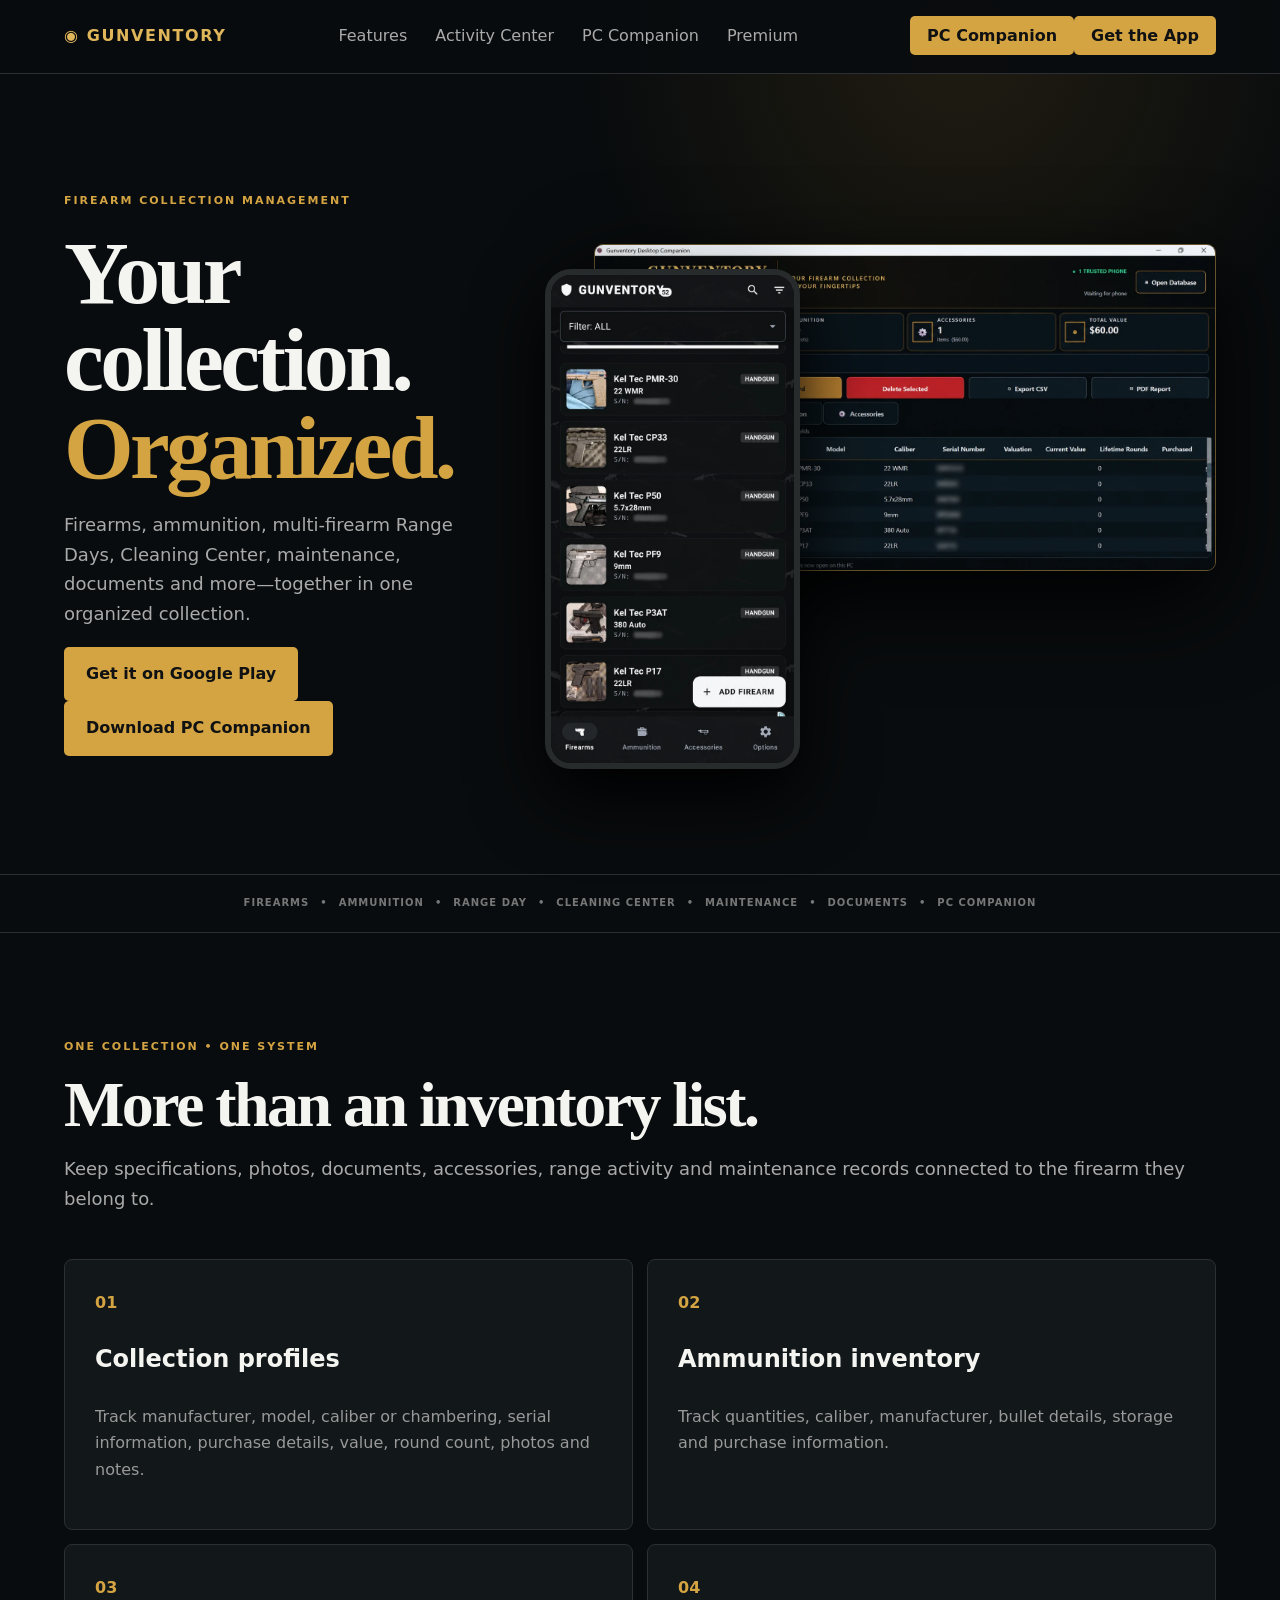
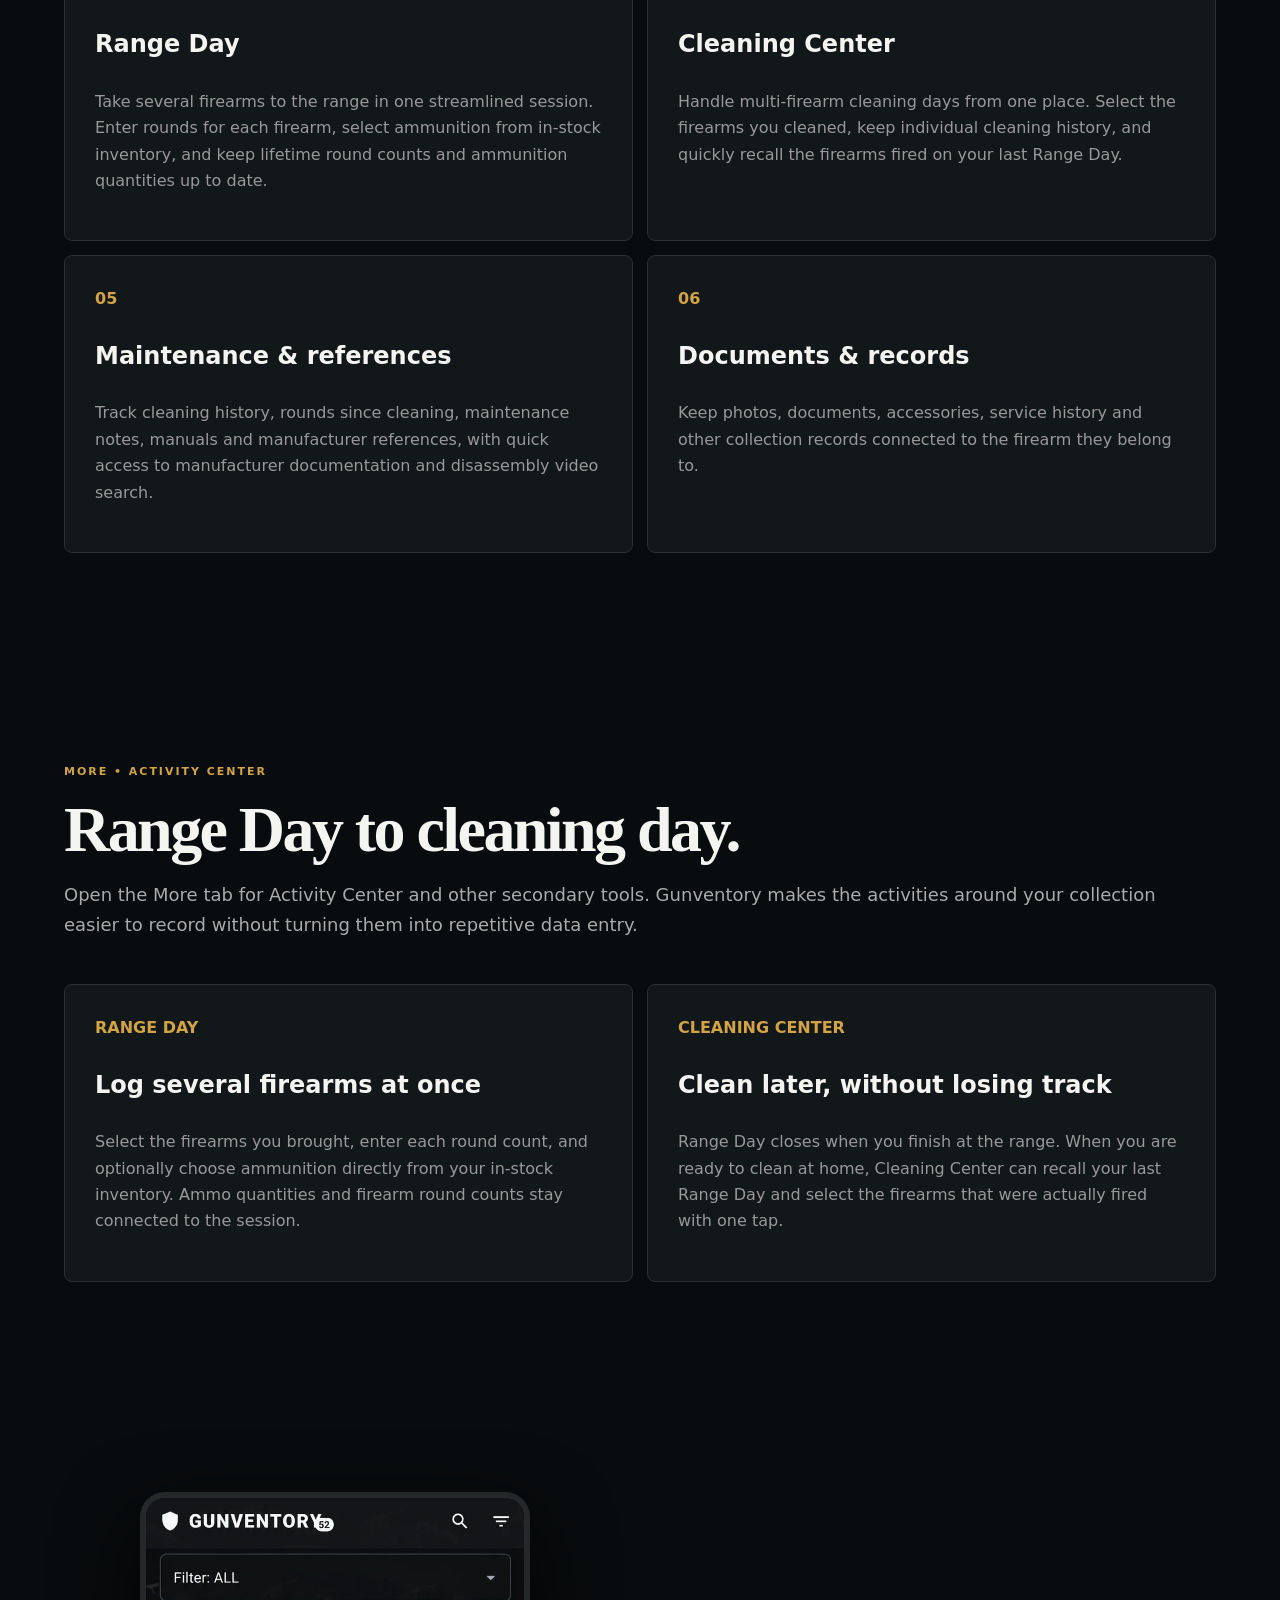
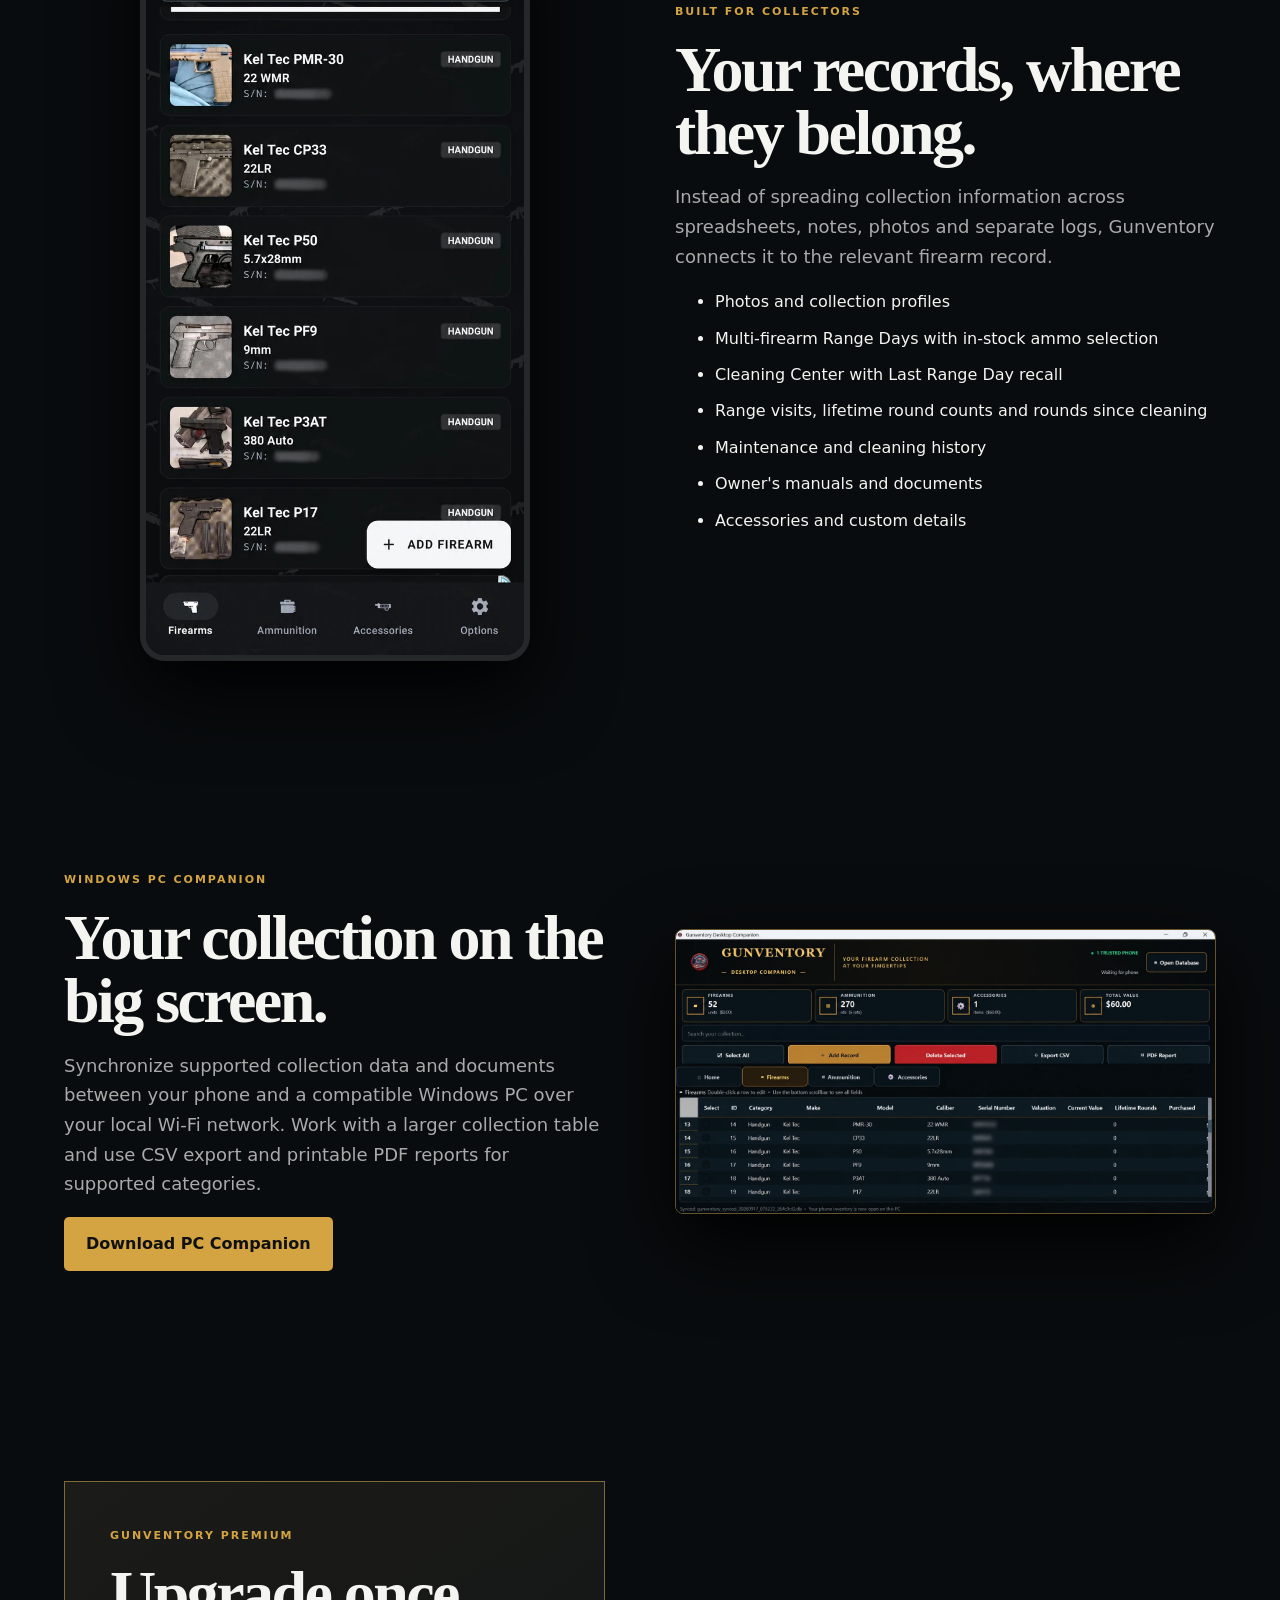
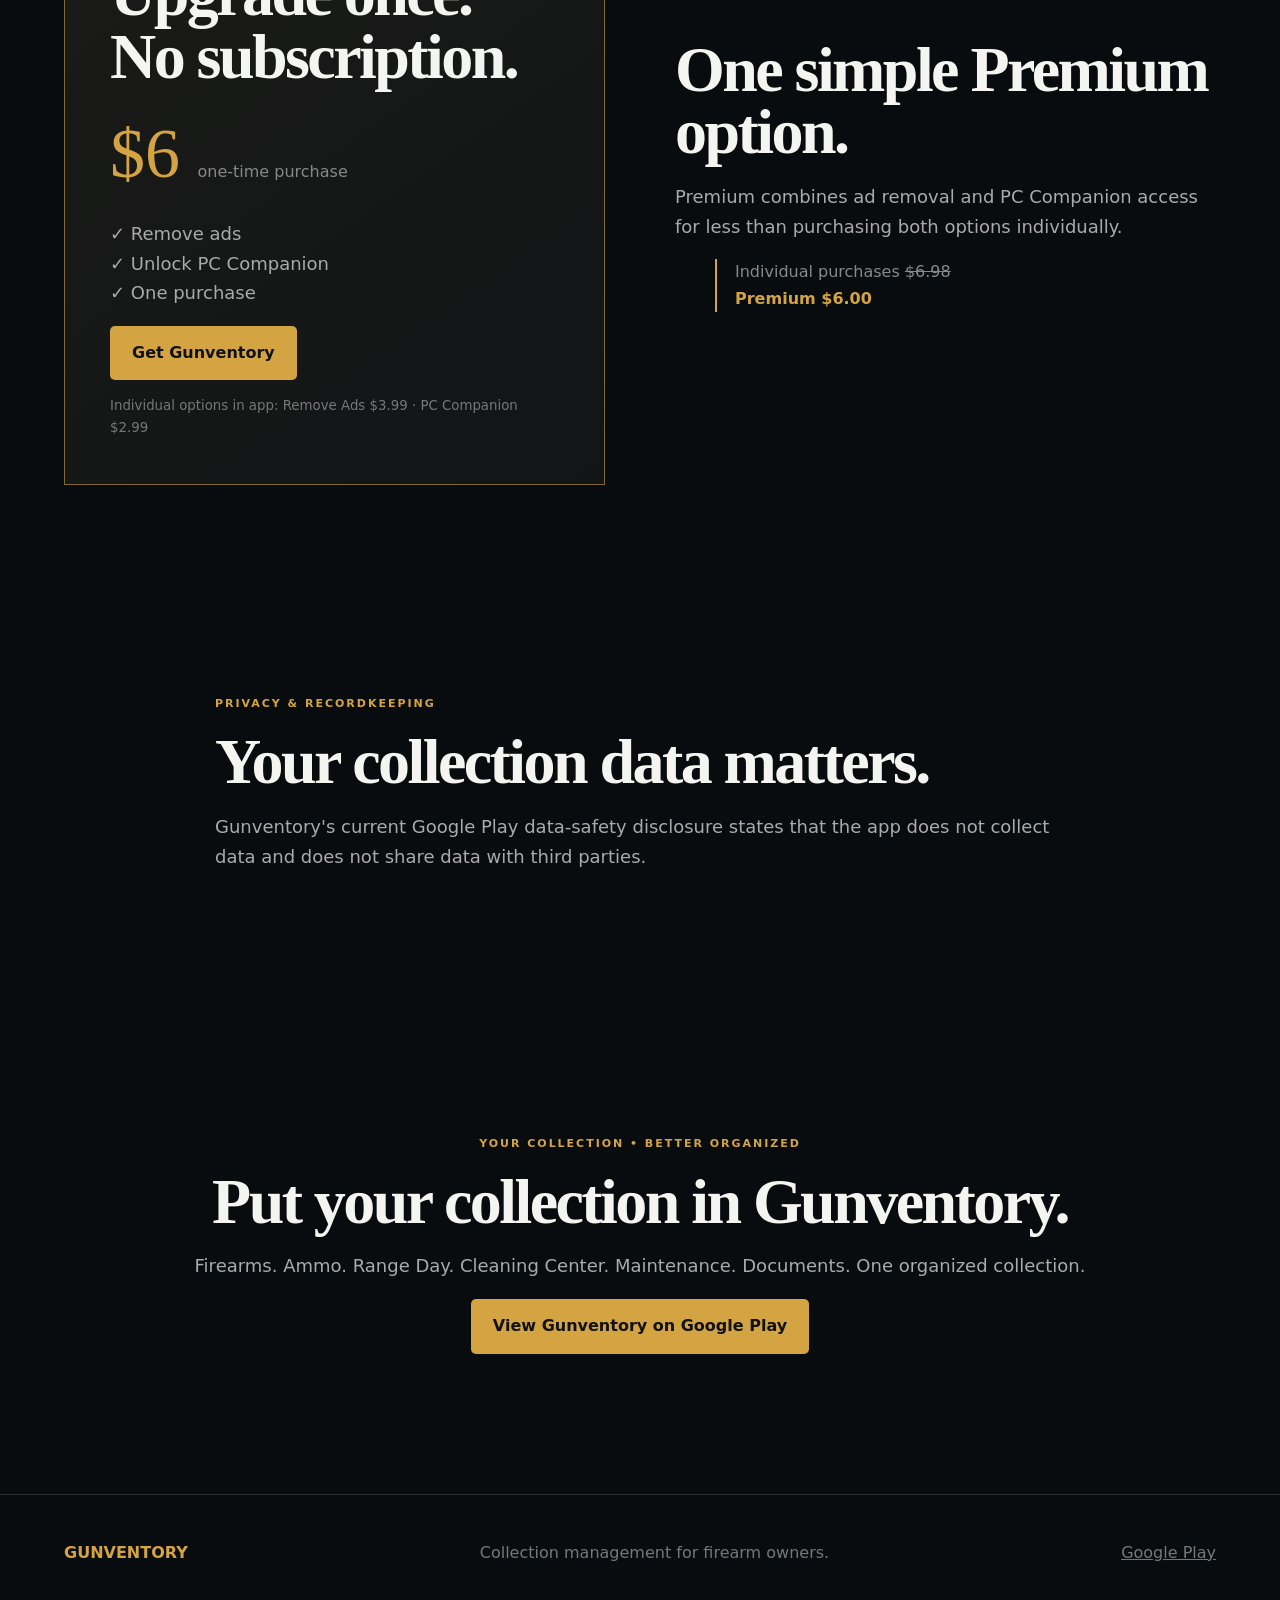
==== index.html @ bb021933 "Add files via upload" ====
<!doctype html><html><head><meta charset="utf-8"><meta name="viewport" content="width=device-width,initial-scale=1"><title>Gunventory — Your Collection. Organized.</title><link rel="stylesheet" href="style.css"></head><body>
<header><a href="#top" class="logo">◉ GUNVENTORY</a><nav><a href="#features">Features</a><a href="#activity">Activity Center</a><a href="#pc">PC Companion</a><a href="#premium">Premium</a></nav><div class="header-actions"><a class="btn secondary" href="https://mega.nz/file/9dVxDDob#z7y8ARKQoE9gqyXCXq3aWa77H0FxhMtCakhsbiXcOq4" target="_blank" rel="noopener noreferrer">PC Companion</a><a class="btn" href="https://play.google.com/store/apps/details?id=com.Guns4America.gunventory2">Get the App</a></div></header>
<main id="top"><section class="hero wrap"><div><label>FIREARM COLLECTION MANAGEMENT</label><h1>Your collection.<br><em>Organized.</em></h1><p>Firearms, ammunition, multi-firearm Range Days, Cleaning Center, maintenance, documents and more—together in one organized collection.</p><div class="hero-actions"><a class="btn big" href="https://play.google.com/store/apps/details?id=com.Guns4America.gunventory2">Get it on Google Play</a><a class="btn big secondary" href="https://mega.nz/file/9dVxDDob#z7y8ARKQoE9gqyXCXq3aWa77H0FxhMtCakhsbiXcOq4" target="_blank" rel="noopener noreferrer">Download PC Companion</a></div></div><div class="shots"><img class="desk" src="assets/desktop.webp"><img class="phone" src="assets/mobile.webp"></div></section>
<div class="bar">FIREARMS　•　AMMUNITION　•　RANGE DAY　•　CLEANING CENTER　•　MAINTENANCE　•　DOCUMENTS　•　PC COMPANION</div>
<section id="features" class="wrap"><label>ONE COLLECTION • ONE SYSTEM</label><h2>More than an inventory list.</h2><p class="lead">Keep specifications, photos, documents, accessories, range activity and maintenance records connected to the firearm they belong to.</p><div class="grid"><article><b>01</b><h3>Collection profiles</h3><p>Track manufacturer, model, caliber or chambering, serial information, purchase details, value, round count, photos and notes.</p></article><article><b>02</b><h3>Ammunition inventory</h3><p>Track quantities, caliber, manufacturer, bullet details, storage and purchase information.</p></article><article><b>03</b><h3>Range Day</h3><p>Take several firearms to the range in one streamlined session. Enter rounds for each firearm, select ammunition from in-stock inventory, and keep lifetime round counts and ammunition quantities up to date.</p></article><article><b>04</b><h3>Cleaning Center</h3><p>Handle multi-firearm cleaning days from one place. Select the firearms you cleaned, keep individual cleaning history, and quickly recall the firearms fired on your last Range Day.</p></article><article><b>05</b><h3>Maintenance & references</h3><p>Track cleaning history, rounds since cleaning, maintenance notes, manuals and manufacturer references, with quick access to manufacturer documentation and disassembly video search.</p></article><article><b>06</b><h3>Documents & records</h3><p>Keep photos, documents, accessories, service history and other collection records connected to the firearm they belong to.</p></article></div></section>
<section id="activity" class="activity wrap"><label>MORE • ACTIVITY CENTER</label><h2>Range Day to cleaning day.</h2><p class="lead">Open the More tab for Activity Center and other secondary tools. Gunventory makes the activities around your collection easier to record without turning them into repetitive data entry.</p><div class="grid"><article><b>RANGE DAY</b><h3>Log several firearms at once</h3><p>Select the firearms you brought, enter each round count, and optionally choose ammunition directly from your in-stock inventory. Ammo quantities and firearm round counts stay connected to the session.</p></article><article><b>CLEANING CENTER</b><h3>Clean later, without losing track</h3><p>Range Day closes when you finish at the range. When you are ready to clean at home, Cleaning Center can recall your last Range Day and select the firearms that were actually fired with one tap.</p></article></div></section>
<section class="visual wrap"><img src="assets/mobile.webp"><div><label>BUILT FOR COLLECTORS</label><h2>Your records, where they belong.</h2><p>Instead of spreading collection information across spreadsheets, notes, photos and separate logs, Gunventory connects it to the relevant firearm record.</p><ul><li>Photos and collection profiles</li><li>Multi-firearm Range Days with in-stock ammo selection</li><li>Cleaning Center with Last Range Day recall</li><li>Range visits, lifetime round counts and rounds since cleaning</li><li>Maintenance and cleaning history</li><li>Owner's manuals and documents</li><li>Accessories and custom details</li></ul></div></section>
<section id="pc" class="pc wrap"><div><label>WINDOWS PC COMPANION</label><h2>Your collection on the big screen.</h2><p>Synchronize supported collection data and documents between your phone and a compatible Windows PC over your local Wi‑Fi network. Work with a larger collection table and use CSV export and printable PDF reports for supported categories.</p><a class="btn big" href="https://mega.nz/file/9dVxDDob#z7y8ARKQoE9gqyXCXq3aWa77H0FxhMtCakhsbiXcOq4" target="_blank" rel="noopener noreferrer">Download PC Companion</a></div><img src="assets/desktop.webp"></section>
<section id="premium" class="premium wrap"><div class="card"><label>GUNVENTORY PREMIUM</label><h2>Upgrade once.<br>No subscription.</h2><div class="price">$6 <small>one-time purchase</small></div><p>✓ Remove ads<br>✓ Unlock PC Companion<br>✓ One purchase</p><a class="btn big" href="https://play.google.com/store/apps/details?id=com.Guns4America.gunventory2">Get Gunventory</a><small>Individual options in app: Remove Ads $3.99 · PC Companion $2.99</small></div><div><h2>One simple Premium option.</h2><p>Premium combines ad removal and PC Companion access for less than purchasing both options individually.</p><blockquote>Individual purchases <s>$6.98</s><br><strong>Premium $6.00</strong></blockquote></div></section>
<section class="privacy wrap"><label>PRIVACY & RECORDKEEPING</label><h2>Your collection data matters.</h2><p>Gunventory's current Google Play data-safety disclosure states that the app does not collect data and does not share data with third parties.</p></section>
<section class="cta wrap"><label>YOUR COLLECTION • BETTER ORGANIZED</label><h2>Put your collection in Gunventory.</h2><p>Firearms. Ammo. Range Day. Cleaning Center. Maintenance. Documents. One organized collection.</p><a class="btn big" href="https://play.google.com/store/apps/details?id=com.Guns4America.gunventory2">View Gunventory on Google Play</a></section></main>
<footer><b>GUNVENTORY</b><span>Collection management for firearm owners.</span><a href="https://play.google.com/store/apps/details?id=com.Guns4America.gunventory2">Google Play</a></footer></body></html>
---- style.css ----
*{box-sizing:border-box}html{scroll-behavior:smooth}body{margin:0;background:#090c0e;color:#f4f4f1;font:16px/1.65 system-ui,sans-serif}body:before{content:"";position:fixed;inset:0;z-index:-1;background:radial-gradient(circle at 75% 5%,#a77c2726,transparent 30%)}header{height:74px;position:sticky;top:0;z-index:9;display:flex;align-items:center;justify-content:space-between;padding:0 5vw;background:#090c0eee;border-bottom:1px solid #2d3032}a{color:inherit}.logo{font-weight:900;letter-spacing:.1em;text-decoration:none;color:#e0b65b}nav{display:flex;gap:28px}nav a{color:#aaa;text-decoration:none}.btn{background:#d4a443;color:#101112;text-decoration:none;font-weight:900;padding:10px 17px;border-radius:5px}.big{display:inline-block;padding:14px 22px}.wrap{width:min(1180px,90vw);margin:auto;padding:105px 0}label{display:block;color:#d4a443;font-size:11px;font-weight:900;letter-spacing:.18em;margin-bottom:18px}h1,h2{font-family:Georgia,serif;line-height:.98;letter-spacing:-.04em;margin:0}h1{font-size:clamp(60px,7vw,98px)}h1 em{font-style:normal;color:#d4a443}h2{font-size:clamp(44px,5vw,68px)}.hero{min-height:750px;display:grid;grid-template-columns:.8fr 1.2fr;gap:50px;align-items:center}.hero p,.lead,.visual p,.pc p,.premium p,.privacy p,.cta p{color:#aaa;font-size:18px}.shots{height:590px;position:relative}.desk{position:absolute;width:94%;right:0;top:65px;border:1px solid #66532b;border-radius:9px;box-shadow:0 30px 90px #000}.phone{position:absolute;height:500px;left:-10px;bottom:0;border:6px solid #282b2c;border-radius:26px;box-shadow:0 30px 70px #000}.bar{text-align:center;padding:20px;border-block:1px solid #2b2e30;color:#777;font-size:10px;font-weight:900;letter-spacing:.1em}.grid{display:grid;grid-template-columns:repeat(2,1fr);gap:14px;margin-top:45px}.grid article{padding:30px;background:#121719;border:1px solid #2b3032;border-radius:8px}.grid b{color:#d4a443}.grid h3{font-size:24px}.grid p{color:#999}.visual,.pc,.premium{display:grid;grid-template-columns:1fr 1fr;gap:70px;align-items:center}.visual>img{width:min(390px,100%);margin:auto;border:6px solid #252829;border-radius:25px;box-shadow:0 30px 80px #000}.visual li{margin:10px 0}.pc img{width:100%;border:1px solid #66532b;border-radius:8px;box-shadow:0 30px 80px #000}.card{padding:45px;background:linear-gradient(145deg,#1b1b18,#111516);border:1px solid #806936}.price{font:70px Georgia,serif;color:#d4a443;margin:25px 0}.price small{font:16px system-ui;color:#888}.card>small{display:block;color:#777;margin-top:15px}.premium blockquote{border-left:2px solid #d4a443;padding-left:18px;color:#888}.premium strong{color:#d4a443}.privacy{max-width:850px}.cta{text-align:center;padding-block:140px}footer{border-top:1px solid #2b2e30;padding:45px 5vw;display:flex;justify-content:space-between;color:#777}footer b{color:#d4a443}@media(max-width:850px){nav{display:none}.hero,.visual,.pc,.premium{grid-template-columns:1fr}.hero{padding-top:50px}.shots{height:500px}.grid{grid-template-columns:1fr}.wrap{padding:75px 0}.visual>img{order:2}footer{gap:15px;flex-direction:column}}@media(max-width:520px){h1{font-size:54px}.shots{height:410px}.desk{width:100%;top:35px}.phone{height:350px;left:-3px}.card{padding:32px 22px}}
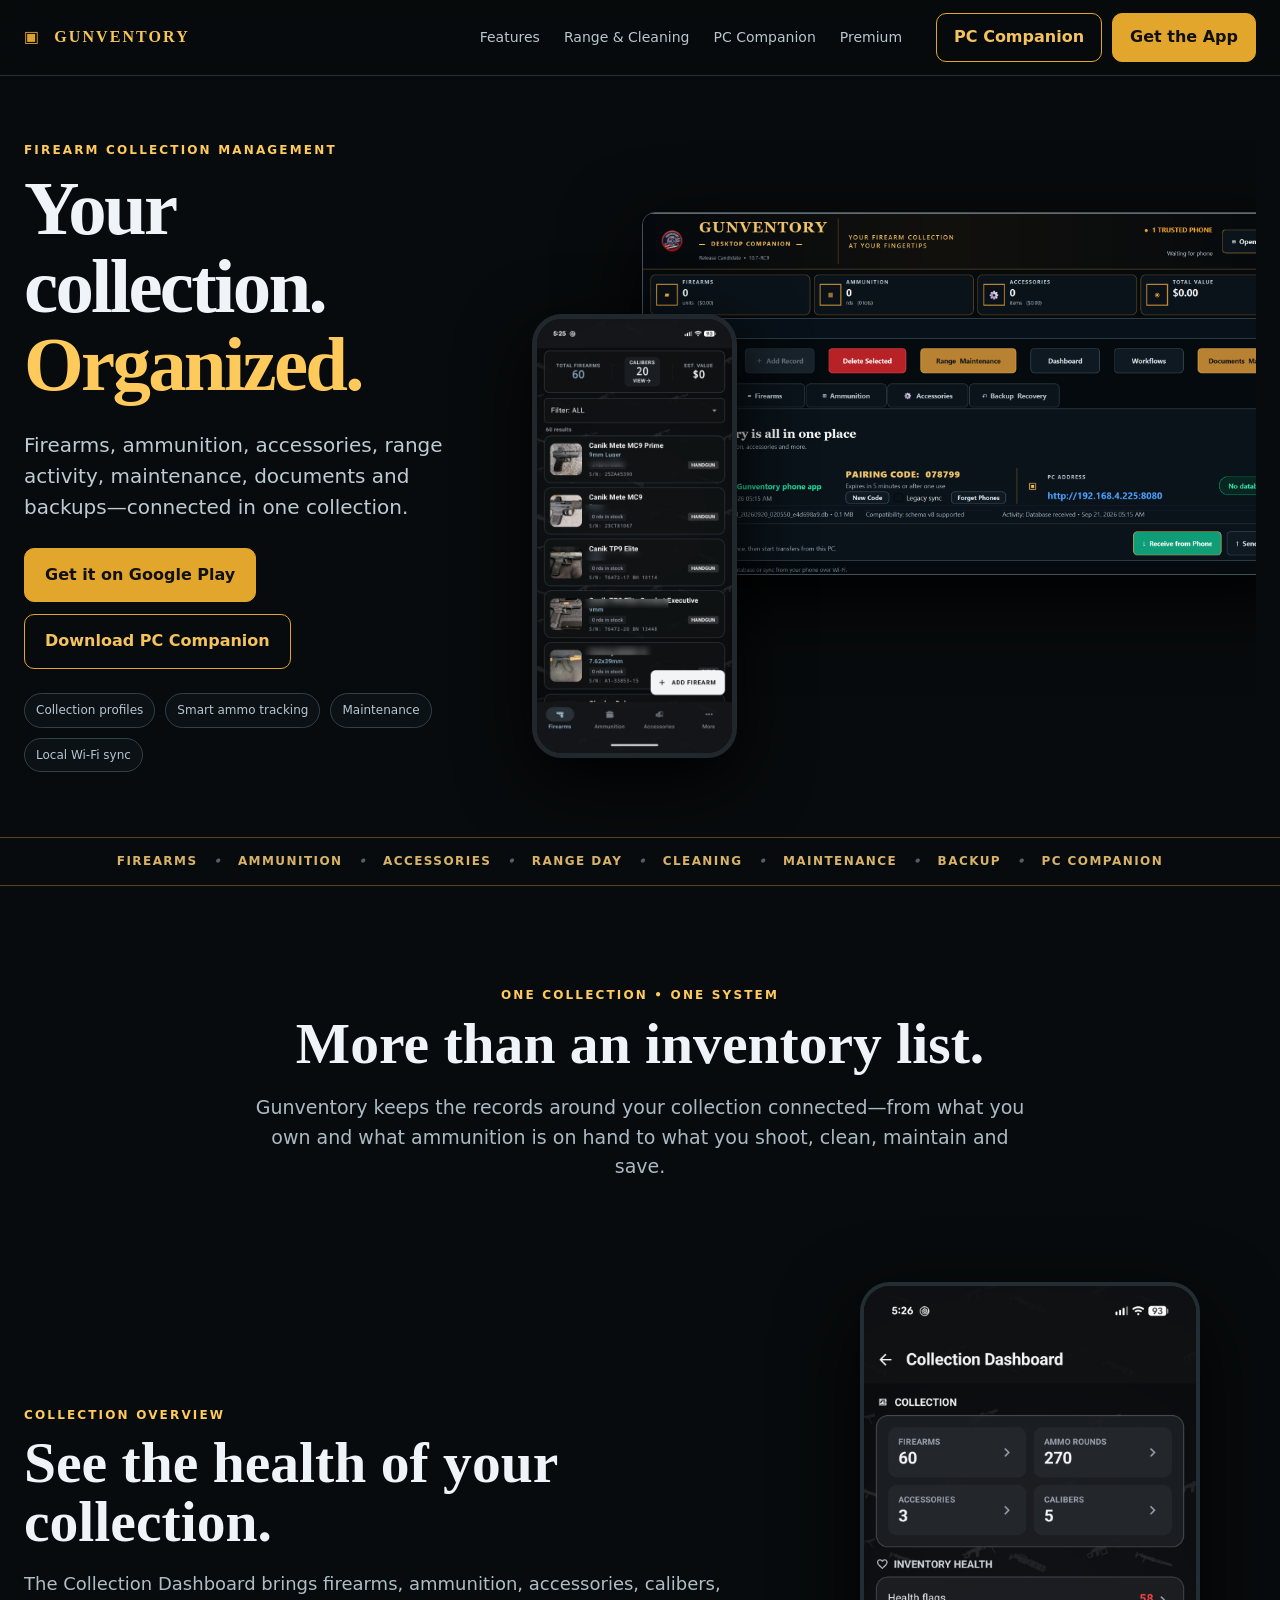
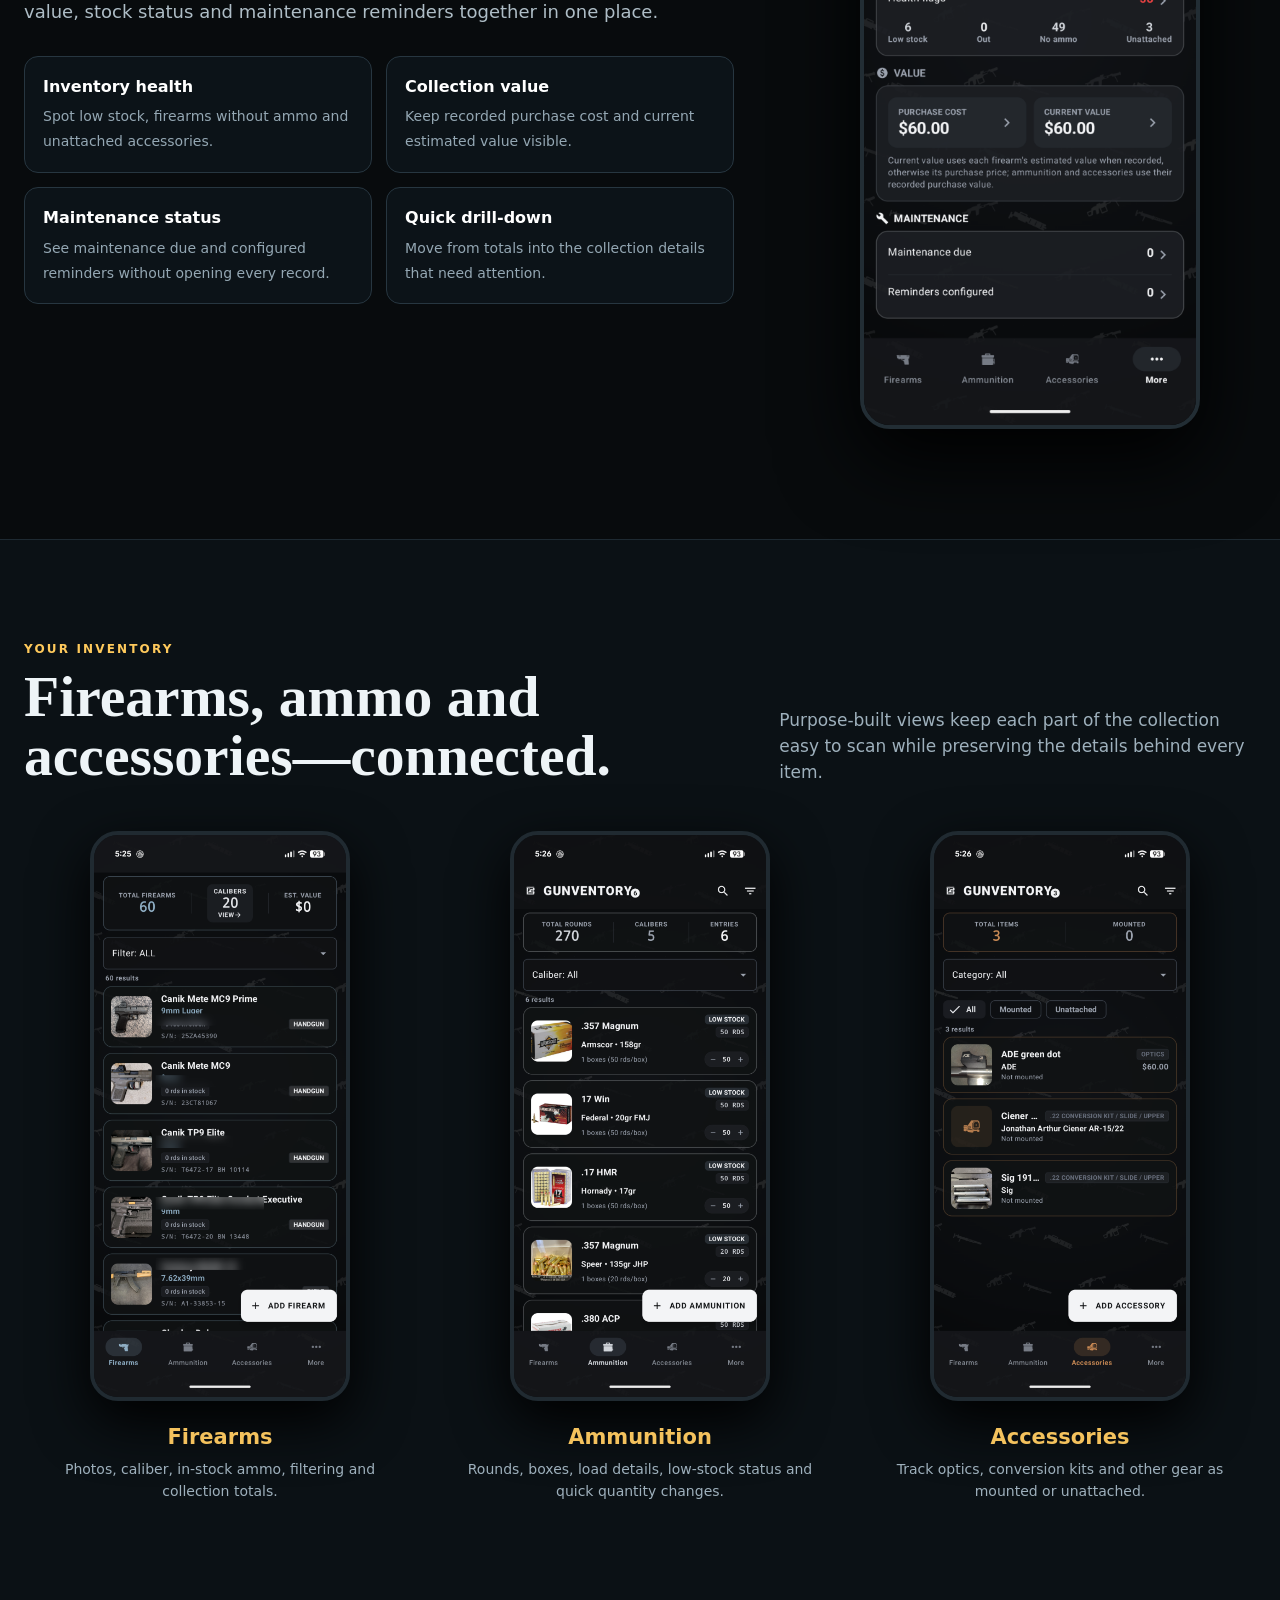
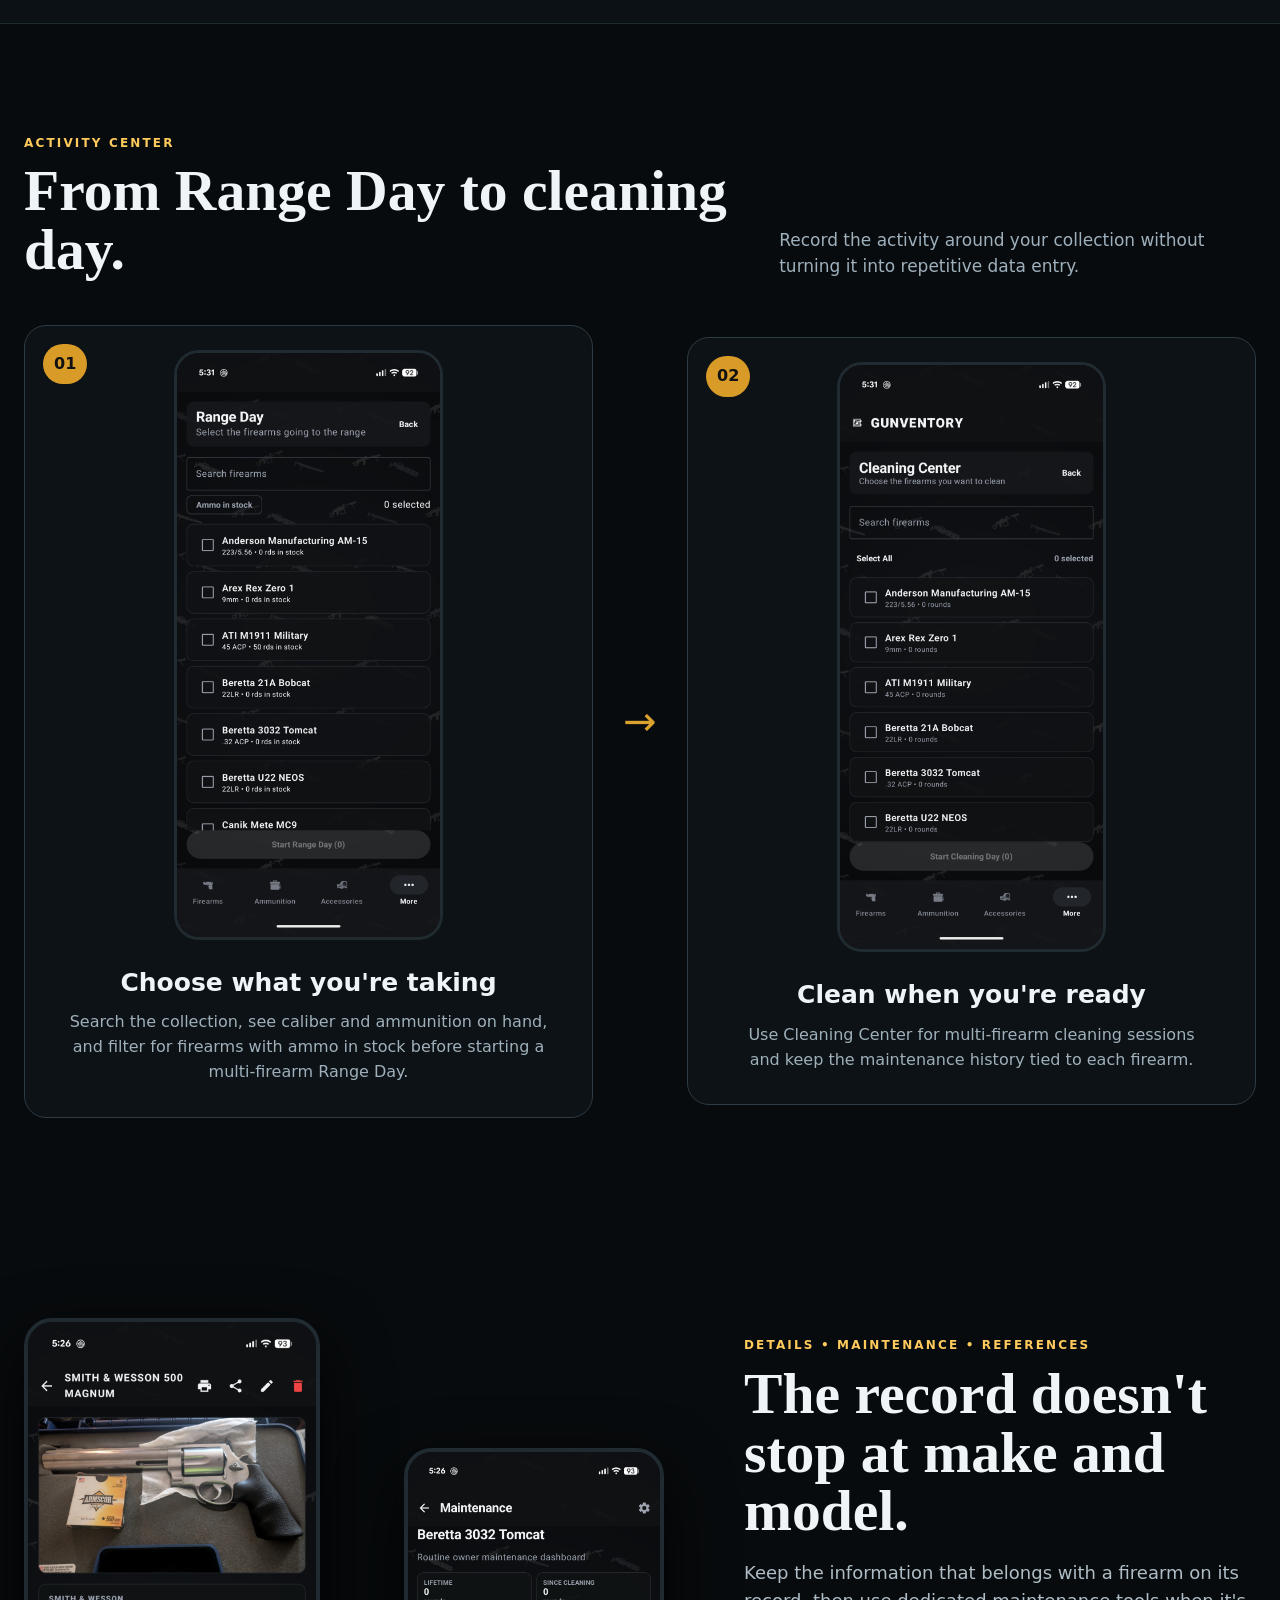
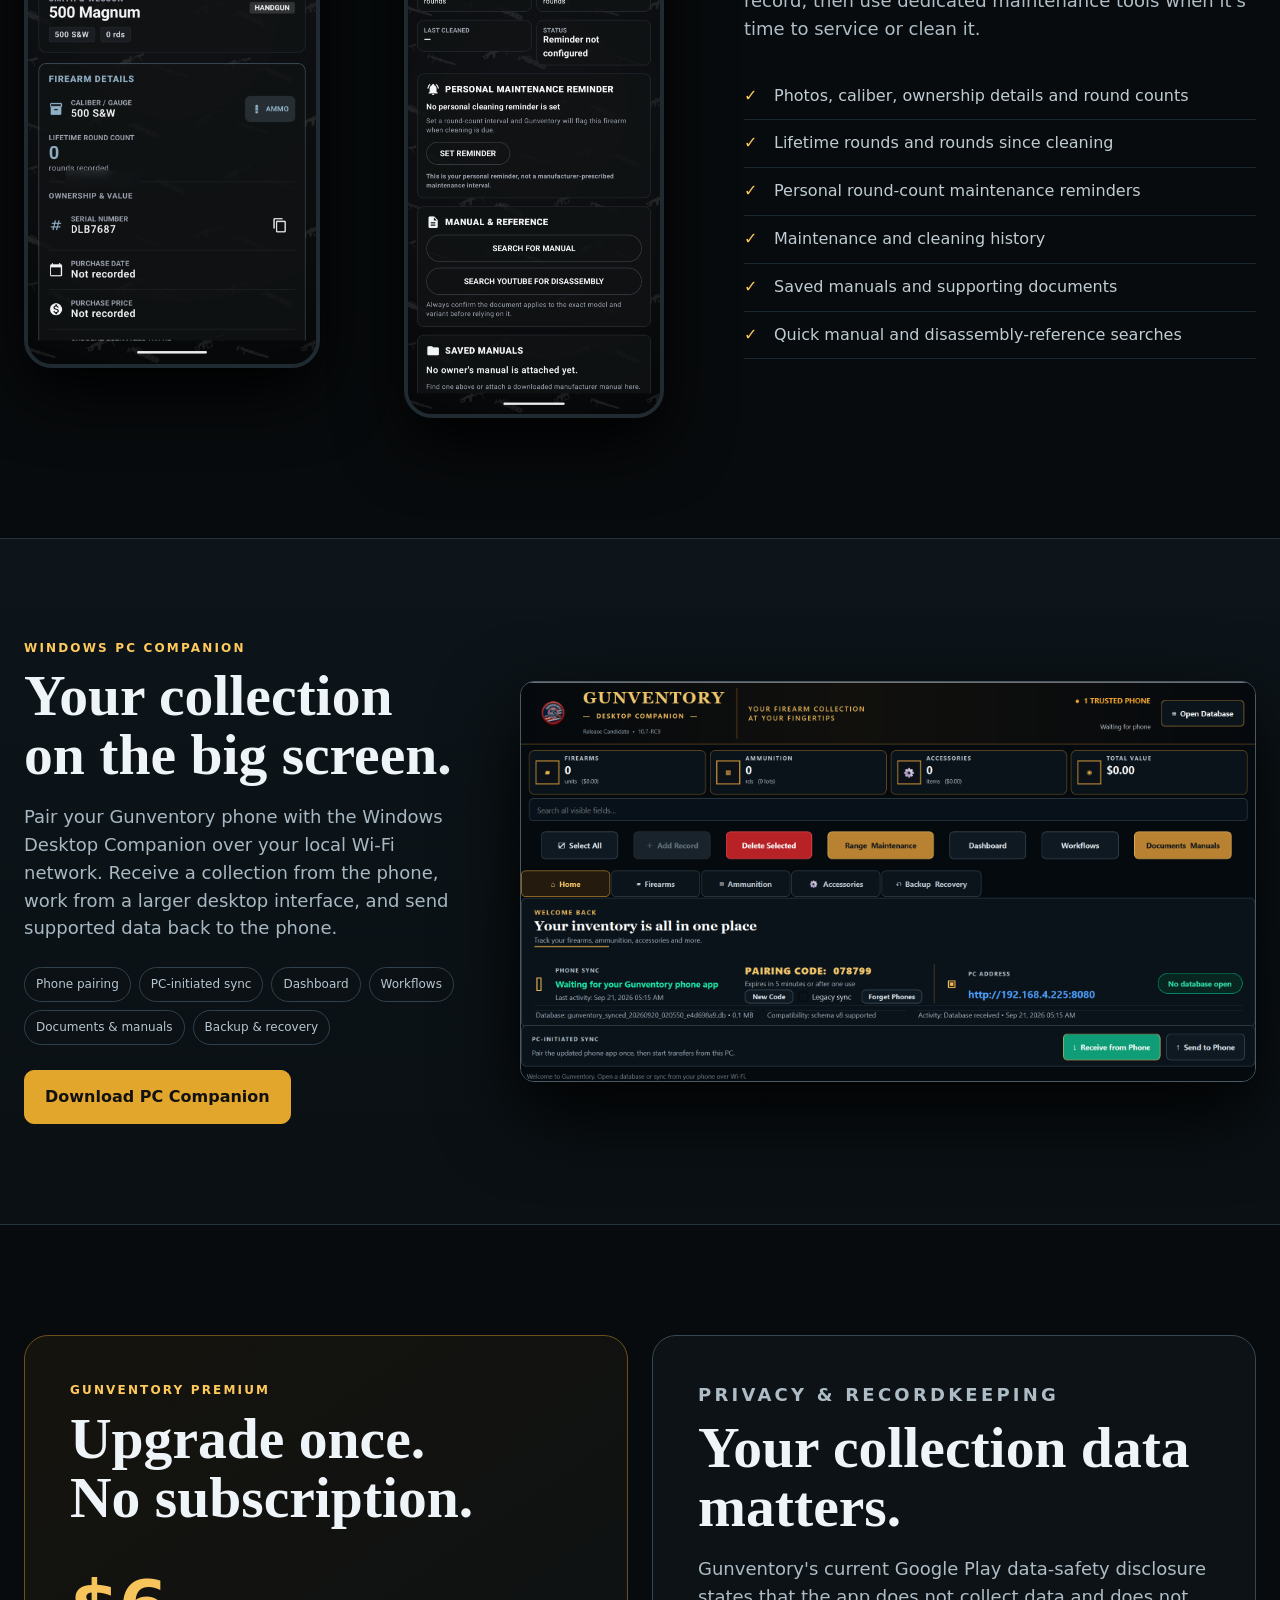
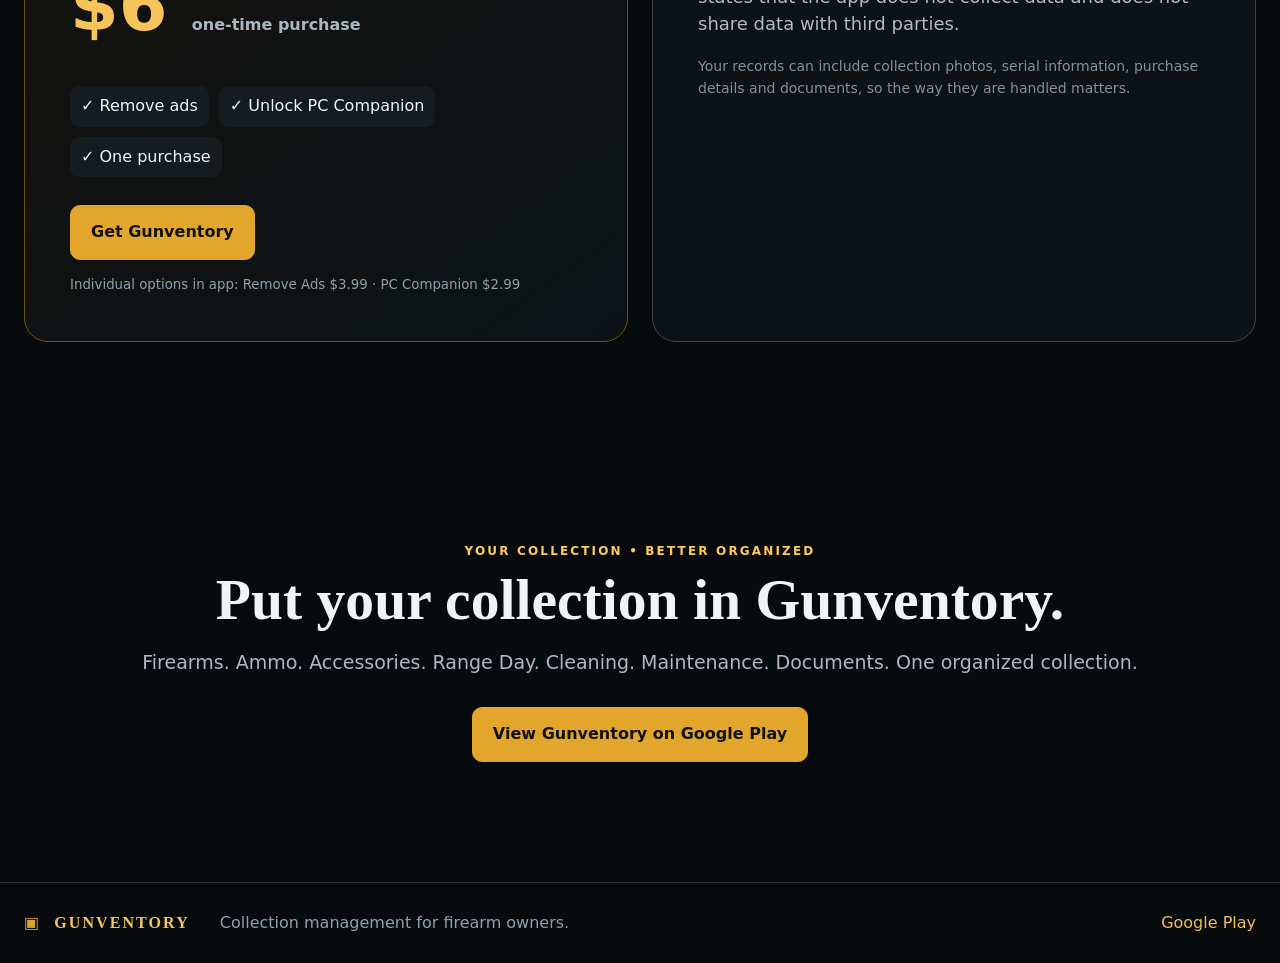
==== commit edff36b5: "Add files via upload" ====
--- a/index.html
+++ b/index.html
@@ -1,12 +1,148 @@
-<!doctype html><html><head><meta charset="utf-8"><meta name="viewport" content="width=device-width,initial-scale=1"><title>Gunventory — Your Collection. Organized.</title><link rel="stylesheet" href="style.css"></head><body>
-<header><a href="#top" class="logo">◉ GUNVENTORY</a><nav><a href="#features">Features</a><a href="#activity">Activity Center</a><a href="#pc">PC Companion</a><a href="#premium">Premium</a></nav><div class="header-actions"><a class="btn secondary" href="https://mega.nz/file/9dVxDDob#z7y8ARKQoE9gqyXCXq3aWa77H0FxhMtCakhsbiXcOq4" target="_blank" rel="noopener noreferrer">PC Companion</a><a class="btn" href="https://play.google.com/store/apps/details?id=com.Guns4America.gunventory2">Get the App</a></div></header>
-<main id="top"><section class="hero wrap"><div><label>FIREARM COLLECTION MANAGEMENT</label><h1>Your collection.<br><em>Organized.</em></h1><p>Firearms, ammunition, multi-firearm Range Days, Cleaning Center, maintenance, documents and more—together in one organized collection.</p><div class="hero-actions"><a class="btn big" href="https://play.google.com/store/apps/details?id=com.Guns4America.gunventory2">Get it on Google Play</a><a class="btn big secondary" href="https://mega.nz/file/9dVxDDob#z7y8ARKQoE9gqyXCXq3aWa77H0FxhMtCakhsbiXcOq4" target="_blank" rel="noopener noreferrer">Download PC Companion</a></div></div><div class="shots"><img class="desk" src="assets/desktop.webp"><img class="phone" src="assets/mobile.webp"></div></section>
-<div class="bar">FIREARMS　•　AMMUNITION　•　RANGE DAY　•　CLEANING CENTER　•　MAINTENANCE　•　DOCUMENTS　•　PC COMPANION</div>
-<section id="features" class="wrap"><label>ONE COLLECTION • ONE SYSTEM</label><h2>More than an inventory list.</h2><p class="lead">Keep specifications, photos, documents, accessories, range activity and maintenance records connected to the firearm they belong to.</p><div class="grid"><article><b>01</b><h3>Collection profiles</h3><p>Track manufacturer, model, caliber or chambering, serial information, purchase details, value, round count, photos and notes.</p></article><article><b>02</b><h3>Ammunition inventory</h3><p>Track quantities, caliber, manufacturer, bullet details, storage and purchase information.</p></article><article><b>03</b><h3>Range Day</h3><p>Take several firearms to the range in one streamlined session. Enter rounds for each firearm, select ammunition from in-stock inventory, and keep lifetime round counts and ammunition quantities up to date.</p></article><article><b>04</b><h3>Cleaning Center</h3><p>Handle multi-firearm cleaning days from one place. Select the firearms you cleaned, keep individual cleaning history, and quickly recall the firearms fired on your last Range Day.</p></article><article><b>05</b><h3>Maintenance & references</h3><p>Track cleaning history, rounds since cleaning, maintenance notes, manuals and manufacturer references, with quick access to manufacturer documentation and disassembly video search.</p></article><article><b>06</b><h3>Documents & records</h3><p>Keep photos, documents, accessories, service history and other collection records connected to the firearm they belong to.</p></article></div></section>
-<section id="activity" class="activity wrap"><label>MORE • ACTIVITY CENTER</label><h2>Range Day to cleaning day.</h2><p class="lead">Open the More tab for Activity Center and other secondary tools. Gunventory makes the activities around your collection easier to record without turning them into repetitive data entry.</p><div class="grid"><article><b>RANGE DAY</b><h3>Log several firearms at once</h3><p>Select the firearms you brought, enter each round count, and optionally choose ammunition directly from your in-stock inventory. Ammo quantities and firearm round counts stay connected to the session.</p></article><article><b>CLEANING CENTER</b><h3>Clean later, without losing track</h3><p>Range Day closes when you finish at the range. When you are ready to clean at home, Cleaning Center can recall your last Range Day and select the firearms that were actually fired with one tap.</p></article></div></section>
-<section class="visual wrap"><img src="assets/mobile.webp"><div><label>BUILT FOR COLLECTORS</label><h2>Your records, where they belong.</h2><p>Instead of spreading collection information across spreadsheets, notes, photos and separate logs, Gunventory connects it to the relevant firearm record.</p><ul><li>Photos and collection profiles</li><li>Multi-firearm Range Days with in-stock ammo selection</li><li>Cleaning Center with Last Range Day recall</li><li>Range visits, lifetime round counts and rounds since cleaning</li><li>Maintenance and cleaning history</li><li>Owner's manuals and documents</li><li>Accessories and custom details</li></ul></div></section>
-<section id="pc" class="pc wrap"><div><label>WINDOWS PC COMPANION</label><h2>Your collection on the big screen.</h2><p>Synchronize supported collection data and documents between your phone and a compatible Windows PC over your local Wi‑Fi network. Work with a larger collection table and use CSV export and printable PDF reports for supported categories.</p><a class="btn big" href="https://mega.nz/file/9dVxDDob#z7y8ARKQoE9gqyXCXq3aWa77H0FxhMtCakhsbiXcOq4" target="_blank" rel="noopener noreferrer">Download PC Companion</a></div><img src="assets/desktop.webp"></section>
-<section id="premium" class="premium wrap"><div class="card"><label>GUNVENTORY PREMIUM</label><h2>Upgrade once.<br>No subscription.</h2><div class="price">$6 <small>one-time purchase</small></div><p>✓ Remove ads<br>✓ Unlock PC Companion<br>✓ One purchase</p><a class="btn big" href="https://play.google.com/store/apps/details?id=com.Guns4America.gunventory2">Get Gunventory</a><small>Individual options in app: Remove Ads $3.99 · PC Companion $2.99</small></div><div><h2>One simple Premium option.</h2><p>Premium combines ad removal and PC Companion access for less than purchasing both options individually.</p><blockquote>Individual purchases <s>$6.98</s><br><strong>Premium $6.00</strong></blockquote></div></section>
-<section class="privacy wrap"><label>PRIVACY & RECORDKEEPING</label><h2>Your collection data matters.</h2><p>Gunventory's current Google Play data-safety disclosure states that the app does not collect data and does not share data with third parties.</p></section>
-<section class="cta wrap"><label>YOUR COLLECTION • BETTER ORGANIZED</label><h2>Put your collection in Gunventory.</h2><p>Firearms. Ammo. Range Day. Cleaning Center. Maintenance. Documents. One organized collection.</p><a class="btn big" href="https://play.google.com/store/apps/details?id=com.Guns4America.gunventory2">View Gunventory on Google Play</a></section></main>
-<footer><b>GUNVENTORY</b><span>Collection management for firearm owners.</span><a href="https://play.google.com/store/apps/details?id=com.Guns4America.gunventory2">Google Play</a></footer></body></html>+<!doctype html>
+<html lang="en">
+<head>
+<meta charset="utf-8">
+<meta name="viewport" content="width=device-width,initial-scale=1">
+<meta name="description" content="Gunventory organizes firearms, ammunition, accessories, range activity, maintenance, documents, backups and PC sync in one collection-management system.">
+<title>Gunventory — Your Collection. Organized.</title>
+<link rel="stylesheet" href="style.css">
+</head>
+<body>
+<header class="site-header">
+  <a href="#top" class="logo"><span class="mark">▣</span> GUNVENTORY</a>
+  <nav><a href="#features">Features</a><a href="#workflow">Range & Cleaning</a><a href="#pc">PC Companion</a><a href="#premium">Premium</a></nav>
+  <div class="header-actions">
+    <a class="btn ghost" href="https://mega.nz/file/1QsThL7J#CDWdYj2mC1cJu9nuAm6-sWy9lDY55oYUkB1_OJs1pKY" target="_blank" rel="noopener noreferrer">PC Companion</a>
+    <a class="btn" href="https://play.google.com/store/apps/details?id=com.Guns4America.gunventory2">Get the App</a>
+  </div>
+</header>
+
+<main id="top">
+<section class="hero wrap">
+  <div class="hero-copy">
+    <p class="eyebrow">FIREARM COLLECTION MANAGEMENT</p>
+    <h1>Your collection.<br><em>Organized.</em></h1>
+    <p class="lede">Firearms, ammunition, accessories, range activity, maintenance, documents and backups—connected in one collection.</p>
+    <div class="hero-actions">
+      <a class="btn big" href="https://play.google.com/store/apps/details?id=com.Guns4America.gunventory2">Get it on Google Play</a>
+      <a class="btn big ghost" href="https://mega.nz/file/1QsThL7J#CDWdYj2mC1cJu9nuAm6-sWy9lDY55oYUkB1_OJs1pKY" target="_blank" rel="noopener noreferrer">Download PC Companion</a>
+    </div>
+    <div class="hero-points"><span>Collection profiles</span><span>Smart ammo tracking</span><span>Maintenance</span><span>Local Wi‑Fi sync</span></div>
+  </div>
+  <div class="hero-media">
+    <img class="desktop-shot" src="assets/desktop.png" alt="Gunventory Desktop Companion">
+    <img class="phone-shot" src="assets/firearms.png" alt="Gunventory firearms collection">
+  </div>
+</section>
+
+<div class="feature-strip">FIREARMS <i>•</i> AMMUNITION <i>•</i> ACCESSORIES <i>•</i> RANGE DAY <i>•</i> CLEANING <i>•</i> MAINTENANCE <i>•</i> BACKUP <i>•</i> PC COMPANION</div>
+
+<section id="features" class="wrap intro">
+  <p class="eyebrow">ONE COLLECTION • ONE SYSTEM</p>
+  <h2>More than an inventory list.</h2>
+  <p class="section-lede">Gunventory keeps the records around your collection connected—from what you own and what ammunition is on hand to what you shoot, clean, maintain and save.</p>
+</section>
+
+<section class="showcase wrap">
+  <div class="copy">
+    <p class="eyebrow">COLLECTION OVERVIEW</p>
+    <h2>See the health of your collection.</h2>
+    <p>The Collection Dashboard brings firearms, ammunition, accessories, calibers, value, stock status and maintenance reminders together in one place.</p>
+    <div class="mini-grid">
+      <div><strong>Inventory health</strong><span>Spot low stock, firearms without ammo and unattached accessories.</span></div>
+      <div><strong>Collection value</strong><span>Keep recorded purchase cost and current estimated value visible.</span></div>
+      <div><strong>Maintenance status</strong><span>See maintenance due and configured reminders without opening every record.</span></div>
+      <div><strong>Quick drill-down</strong><span>Move from totals into the collection details that need attention.</span></div>
+    </div>
+  </div>
+  <div class="single-phone"><img src="assets/dashboard.png" alt="Gunventory Collection Dashboard"></div>
+</section>
+
+<section class="dark-band">
+<div class="wrap">
+  <div class="section-head">
+    <div><p class="eyebrow">YOUR INVENTORY</p><h2>Firearms, ammo and accessories—connected.</h2></div>
+    <p>Purpose-built views keep each part of the collection easy to scan while preserving the details behind every item.</p>
+  </div>
+  <div class="three-phones">
+    <figure><img src="assets/firearms.png" alt="Firearms inventory"><figcaption><b>Firearms</b><span>Photos, caliber, in-stock ammo, filtering and collection totals.</span></figcaption></figure>
+    <figure><img src="assets/ammunition.png" alt="Ammunition inventory"><figcaption><b>Ammunition</b><span>Rounds, boxes, load details, low-stock status and quick quantity changes.</span></figcaption></figure>
+    <figure><img src="assets/accessories.png" alt="Accessories inventory"><figcaption><b>Accessories</b><span>Track optics, conversion kits and other gear as mounted or unattached.</span></figcaption></figure>
+  </div>
+</div>
+</section>
+
+<section id="workflow" class="workflow wrap">
+  <div class="section-head">
+    <div><p class="eyebrow">ACTIVITY CENTER</p><h2>From Range Day to cleaning day.</h2></div>
+    <p>Record the activity around your collection without turning it into repetitive data entry.</p>
+  </div>
+  <div class="workflow-grid">
+    <article><div class="step">01</div><img src="assets/range-day.png" alt="Gunventory Range Day"><h3>Choose what you're taking</h3><p>Search the collection, see caliber and ammunition on hand, and filter for firearms with ammo in stock before starting a multi-firearm Range Day.</p></article>
+    <div class="flow-arrow">→</div>
+    <article><div class="step">02</div><img src="assets/cleaning-center.png" alt="Gunventory Cleaning Center"><h3>Clean when you're ready</h3><p>Use Cleaning Center for multi-firearm cleaning sessions and keep the maintenance history tied to each firearm.</p></article>
+  </div>
+</section>
+
+<section class="records wrap">
+  <div class="record-images">
+    <img class="detail" src="assets/firearm-detail.png" alt="Gunventory firearm detail screen">
+    <img class="maint" src="assets/maintenance.png" alt="Gunventory maintenance dashboard">
+  </div>
+  <div class="copy">
+    <p class="eyebrow">DETAILS • MAINTENANCE • REFERENCES</p>
+    <h2>The record doesn't stop at make and model.</h2>
+    <p>Keep the information that belongs with a firearm on its record, then use dedicated maintenance tools when it's time to service or clean it.</p>
+    <ul class="checklist">
+      <li>Photos, caliber, ownership details and round counts</li>
+      <li>Lifetime rounds and rounds since cleaning</li>
+      <li>Personal round-count maintenance reminders</li>
+      <li>Maintenance and cleaning history</li>
+      <li>Saved manuals and supporting documents</li>
+      <li>Quick manual and disassembly-reference searches</li>
+    </ul>
+  </div>
+</section>
+
+<section id="pc" class="pc-section">
+<div class="wrap pc-grid">
+  <div>
+    <p class="eyebrow">WINDOWS PC COMPANION</p>
+    <h2>Your collection on the big screen.</h2>
+    <p>Pair your Gunventory phone with the Windows Desktop Companion over your local Wi‑Fi network. Receive a collection from the phone, work from a larger desktop interface, and send supported data back to the phone.</p>
+    <div class="pc-features">
+      <span>Phone pairing</span><span>PC-initiated sync</span><span>Dashboard</span><span>Workflows</span><span>Documents & manuals</span><span>Backup & recovery</span>
+    </div>
+    <a class="btn big" href="https://mega.nz/file/1QsThL7J#CDWdYj2mC1cJu9nuAm6-sWy9lDY55oYUkB1_OJs1pKY" target="_blank" rel="noopener noreferrer">Download PC Companion</a>
+  </div>
+  <img src="assets/desktop.png" alt="Gunventory Windows Desktop Companion">
+</div>
+</section>
+
+<section id="premium" class="premium wrap">
+  <div class="premium-card">
+    <p class="eyebrow">GUNVENTORY PREMIUM</p>
+    <h2>Upgrade once.<br>No subscription.</h2>
+    <div class="price">$6 <small>one-time purchase</small></div>
+    <div class="premium-list"><span>✓ Remove ads</span><span>✓ Unlock PC Companion</span><span>✓ One purchase</span></div>
+    <a class="btn big" href="https://play.google.com/store/apps/details?id=com.Guns4America.gunventory2">Get Gunventory</a>
+    <small>Individual options in app: Remove Ads $3.99 · PC Companion $2.99</small>
+  </div>
+  <div class="privacy-card">
+    <p class="eyebrow">PRIVACY & RECORDKEEPING</p>
+    <h2>Your collection data matters.</h2>
+    <p>Gunventory's current Google Play data-safety disclosure states that the app does not collect data and does not share data with third parties.</p>
+    <p class="muted">Your records can include collection photos, serial information, purchase details and documents, so the way they are handled matters.</p>
+  </div>
+</section>
+
+<section class="cta wrap">
+  <p class="eyebrow">YOUR COLLECTION • BETTER ORGANIZED</p>
+  <h2>Put your collection in Gunventory.</h2>
+  <p>Firearms. Ammo. Accessories. Range Day. Cleaning. Maintenance. Documents. One organized collection.</p>
+  <a class="btn big" href="https://play.google.com/store/apps/details?id=com.Guns4America.gunventory2">View Gunventory on Google Play</a>
+</section>
+</main>
+
+<footer><a href="#top" class="logo"><span class="mark">▣</span> GUNVENTORY</a><span>Collection management for firearm owners.</span><a href="https://play.google.com/store/apps/details?id=com.Guns4America.gunventory2">Google Play</a></footer>
+</body></html>
--- a/style.css
+++ b/style.css
@@ -1 +1,6 @@
-*{box-sizing:border-box}html{scroll-behavior:smooth}body{margin:0;background:#090c0e;color:#f4f4f1;font:16px/1.65 system-ui,sans-serif}body:before{content:"";position:fixed;inset:0;z-index:-1;background:radial-gradient(circle at 75% 5%,#a77c2726,transparent 30%)}header{height:74px;position:sticky;top:0;z-index:9;display:flex;align-items:center;justify-content:space-between;padding:0 5vw;background:#090c0eee;border-bottom:1px solid #2d3032}a{color:inherit}.logo{font-weight:900;letter-spacing:.1em;text-decoration:none;color:#e0b65b}nav{display:flex;gap:28px}nav a{color:#aaa;text-decoration:none}.btn{background:#d4a443;color:#101112;text-decoration:none;font-weight:900;padding:10px 17px;border-radius:5px}.big{display:inline-block;padding:14px 22px}.wrap{width:min(1180px,90vw);margin:auto;padding:105px 0}label{display:block;color:#d4a443;font-size:11px;font-weight:900;letter-spacing:.18em;margin-bottom:18px}h1,h2{font-family:Georgia,serif;line-height:.98;letter-spacing:-.04em;margin:0}h1{font-size:clamp(60px,7vw,98px)}h1 em{font-style:normal;color:#d4a443}h2{font-size:clamp(44px,5vw,68px)}.hero{min-height:750px;display:grid;grid-template-columns:.8fr 1.2fr;gap:50px;align-items:center}.hero p,.lead,.visual p,.pc p,.premium p,.privacy p,.cta p{color:#aaa;font-size:18px}.shots{height:590px;position:relative}.desk{position:absolute;width:94%;right:0;top:65px;border:1px solid #66532b;border-radius:9px;box-shadow:0 30px 90px #000}.phone{position:absolute;height:500px;left:-10px;bottom:0;border:6px solid #282b2c;border-radius:26px;box-shadow:0 30px 70px #000}.bar{text-align:center;padding:20px;border-block:1px solid #2b2e30;color:#777;font-size:10px;font-weight:900;letter-spacing:.1em}.grid{display:grid;grid-template-columns:repeat(2,1fr);gap:14px;margin-top:45px}.grid article{padding:30px;background:#121719;border:1px solid #2b3032;border-radius:8px}.grid b{color:#d4a443}.grid h3{font-size:24px}.grid p{color:#999}.visual,.pc,.premium{display:grid;grid-template-columns:1fr 1fr;gap:70px;align-items:center}.visual>img{width:min(390px,100%);margin:auto;border:6px solid #252829;border-radius:25px;box-shadow:0 30px 80px #000}.visual li{margin:10px 0}.pc img{width:100%;border:1px solid #66532b;border-radius:8px;box-shadow:0 30px 80px #000}.card{padding:45px;background:linear-gradient(145deg,#1b1b18,#111516);border:1px solid #806936}.price{font:70px Georgia,serif;color:#d4a443;margin:25px 0}.price small{font:16px system-ui;color:#888}.card>small{display:block;color:#777;margin-top:15px}.premium blockquote{border-left:2px solid #d4a443;padding-left:18px;color:#888}.premium strong{color:#d4a443}.privacy{max-width:850px}.cta{text-align:center;padding-block:140px}footer{border-top:1px solid #2b2e30;padding:45px 5vw;display:flex;justify-content:space-between;color:#777}footer b{color:#d4a443}@media(max-width:850px){nav{display:none}.hero,.visual,.pc,.premium{grid-template-columns:1fr}.hero{padding-top:50px}.shots{height:500px}.grid{grid-template-columns:1fr}.wrap{padding:75px 0}.visual>img{order:2}footer{gap:15px;flex-direction:column}}@media(max-width:520px){h1{font-size:54px}.shots{height:410px}.desk{width:100%;top:35px}.phone{height:350px;left:-3px}.card{padding:32px 22px}}+
+:root{--bg:#080b0d;--panel:#0d1419;--panel2:#111a20;--line:#263642;--text:#eef4f7;--muted:#9eb0bc;--gold:#e3a62d;--gold2:#ffca5c;--blue:#8cb7d4;--max:1240px}
+*{box-sizing:border-box}html{scroll-behavior:smooth}body{margin:0;background:var(--bg);color:var(--text);font-family:Inter,ui-sans-serif,system-ui,-apple-system,Segoe UI,Roboto,Arial,sans-serif;line-height:1.55}a{color:inherit;text-decoration:none}img{display:block;max-width:100%}.wrap{width:min(var(--max),calc(100% - 48px));margin:auto}.site-header{height:76px;padding:0 max(24px,calc((100vw - var(--max))/2));display:flex;align-items:center;gap:34px;border-bottom:1px solid #26313a;background:rgba(8,11,13,.92);backdrop-filter:blur(14px);position:sticky;top:0;z-index:50}.logo{font-family:Georgia,serif;font-weight:800;letter-spacing:.13em;color:#f7c45b;white-space:nowrap}.mark{font-family:system-ui;color:#dca230;margin-right:7px}.site-header nav{display:flex;gap:24px;margin-left:auto}.site-header nav a{font-size:14px;color:#b9c6ce}.site-header nav a:hover{color:#fff}.header-actions{display:flex;gap:10px}.btn{display:inline-flex;align-items:center;justify-content:center;border:1px solid var(--gold);background:var(--gold);color:#111;font-weight:800;border-radius:10px;padding:11px 17px;transition:.2s}.btn:hover{transform:translateY(-1px);filter:brightness(1.06)}.btn.ghost{background:transparent;color:#f4c35e}.btn.big{padding:14px 20px}.eyebrow{font-size:12px;font-weight:900;letter-spacing:.18em;color:var(--gold2);margin:0 0 10px;text-transform:uppercase}.hero{min-height:690px;display:grid;grid-template-columns:.85fr 1.4fr;align-items:center;gap:44px;padding-top:65px;padding-bottom:65px;overflow:hidden}.hero h1,.intro h2,.showcase h2,.section-head h2,.records h2,.pc-section h2,.premium h2,.cta h2{font-family:Georgia,serif;line-height:1.02;margin:0}.hero h1{font-size:clamp(54px,6vw,88px);letter-spacing:-.035em}.hero h1 em{color:var(--gold2);font-style:normal}.lede{font-size:20px;color:#bdcbd4;max-width:600px;margin:25px 0}.hero-actions{display:flex;gap:12px;flex-wrap:wrap}.hero-points{display:flex;gap:10px;flex-wrap:wrap;margin-top:24px}.hero-points span,.pc-features span{border:1px solid #30414c;border-radius:999px;padding:7px 11px;color:#b7c6cf;font-size:12px;background:#0b1115}.hero-media{position:relative;min-height:520px}.desktop-shot{position:absolute;width:90%;right:-7%;top:3%;border:1px solid #40515c;border-radius:13px;box-shadow:0 25px 80px #000}.phone-shot{position:absolute;width:205px;left:2%;bottom:-8%;border:5px solid #20282e;border-radius:30px;box-shadow:0 22px 70px #000;max-height:510px;object-fit:cover;object-position:top}.feature-strip{padding:14px 20px;text-align:center;border-top:1px solid #5a431b;border-bottom:1px solid #5a431b;color:#d7b268;font-size:12px;font-weight:900;letter-spacing:.12em;white-space:nowrap;overflow:hidden}.feature-strip i{color:#52606a;padding:0 10px}.intro{padding:100px 0 55px;text-align:center}.intro h2,.showcase h2,.section-head h2,.records h2,.pc-section h2,.premium h2,.cta h2{font-size:clamp(38px,4.5vw,60px)}.section-lede{max-width:780px;margin:20px auto 0;color:#aabac4;font-size:19px}.showcase{display:grid;grid-template-columns:1.1fr .7fr;gap:70px;align-items:center;padding:45px 0 110px}.copy>p:not(.eyebrow){color:#aebdc6;font-size:18px}.single-phone img{width:340px;margin:auto;border-radius:30px;border:4px solid #222d34;box-shadow:0 30px 80px #000}.mini-grid{display:grid;grid-template-columns:1fr 1fr;gap:14px;margin-top:30px}.mini-grid div{padding:18px;border:1px solid #273640;background:#0c1318;border-radius:14px}.mini-grid strong{display:block;color:#fff;margin-bottom:5px}.mini-grid span{font-size:14px;color:#94a7b3}.dark-band{background:#0b1115;border-top:1px solid #1e2a32;border-bottom:1px solid #1e2a32;padding:100px 0}.section-head{display:grid;grid-template-columns:1.2fr .8fr;gap:40px;align-items:end;margin-bottom:45px}.section-head>p{color:#9eb0bc;margin:0;font-size:17px}.three-phones{display:grid;grid-template-columns:repeat(3,1fr);gap:28px;align-items:start}.three-phones figure{margin:0;text-align:center}.three-phones img{height:570px;width:auto;margin:auto;border:4px solid #202a31;border-radius:28px;box-shadow:0 20px 55px #000;object-fit:cover;object-position:top}.three-phones figcaption{padding:20px 10px}.three-phones b{display:block;font-size:21px;color:#f4c25d}.three-phones span{display:block;color:#9eb0bc;font-size:14px;margin-top:6px}.workflow{padding:110px 0}.workflow-grid{display:grid;grid-template-columns:1fr 50px 1fr;gap:22px;align-items:center}.workflow article{background:#0c1216;border:1px solid #2d3b45;border-radius:22px;padding:24px;text-align:center;position:relative}.workflow article img{height:590px;width:auto;margin:0 auto 24px;border-radius:25px;border:3px solid #202a31;object-fit:cover;object-position:top}.workflow article h3{font-size:25px;margin:5px 0}.workflow article p{color:#9fb0ba;margin:8px auto;max-width:480px}.step{position:absolute;top:18px;left:18px;background:#d99b27;color:#111;font-weight:900;border-radius:999px;padding:8px 11px;z-index:2}.flow-arrow{text-align:center;font-size:40px;color:#dca230}.records{display:grid;grid-template-columns:1fr .8fr;gap:80px;align-items:center;padding:90px 0 130px}.record-images{height:690px;position:relative}.record-images img{position:absolute;border-radius:28px;border:4px solid #202a31;box-shadow:0 25px 65px #000;object-fit:cover;object-position:top}.record-images .detail{height:650px;left:0;top:0}.record-images .maint{height:570px;right:0;bottom:-10px}.checklist{list-style:none;padding:0;margin:30px 0}.checklist li{padding:11px 0 11px 30px;border-bottom:1px solid #1d2930;color:#c0ccd3;position:relative}.checklist li:before{content:"✓";position:absolute;left:0;color:var(--gold2);font-weight:900}.pc-section{background:linear-gradient(180deg,#0d151a,#0a1014);border-top:1px solid #27343c;border-bottom:1px solid #27343c;padding:100px 0}.pc-grid{display:grid;grid-template-columns:.75fr 1.25fr;gap:55px;align-items:center}.pc-grid>div>p:not(.eyebrow){color:#a8b8c2;font-size:18px}.pc-grid img{border:1px solid #4a5a65;border-radius:14px;box-shadow:0 30px 80px #000}.pc-features{display:flex;flex-wrap:wrap;gap:8px;margin:25px 0}.premium{display:grid;grid-template-columns:1fr 1fr;gap:24px;padding:110px 0}.premium-card,.privacy-card{border:1px solid #3a4650;border-radius:24px;padding:45px;background:#0c1216}.premium-card{border-color:#6d501c;background:linear-gradient(145deg,#15130d,#0c1216)}.price{font-size:70px;font-weight:900;color:#f7c45b;margin:25px 0}.price small{font-size:16px;color:#aab7bf;font-weight:600}.premium-list{display:flex;gap:10px;flex-wrap:wrap;margin:0 0 28px}.premium-list span{background:#151b1f;padding:8px 11px;border-radius:9px}.premium-card>small{display:block;color:#8fa0aa;margin-top:15px}.privacy-card p{color:#aebcc5;font-size:18px}.muted{font-size:14px!important;color:#7f929e!important}.cta{text-align:center;padding:90px 0 120px}.cta p:not(.eyebrow){color:#aab9c2;font-size:19px}.cta .btn{margin-top:10px}footer{border-top:1px solid #27333b;padding:28px max(24px,calc((100vw - var(--max))/2));display:flex;align-items:center;gap:30px;color:#8ea0ab}footer span:nth-child(2){margin-right:auto}footer>a:last-child{color:#f0bd58}
+
+@media(max-width:980px){.site-header nav{display:none}.hero{grid-template-columns:1fr;padding-top:55px}.hero-media{min-height:440px}.showcase,.records,.pc-grid{grid-template-columns:1fr}.single-phone{order:-1}.section-head{grid-template-columns:1fr}.three-phones{gap:12px}.three-phones img{height:470px}.record-images{max-width:650px;width:100%;margin:auto}.premium{grid-template-columns:1fr}.pc-grid img{order:-1}}
+@media(max-width:700px){.wrap{width:min(100% - 28px,var(--max))}.site-header{height:66px;padding:0 14px}.header-actions .ghost{display:none}.logo{font-size:14px}.hero{padding-top:38px;min-height:auto}.hero h1{font-size:52px}.lede{font-size:17px}.hero-media{min-height:360px}.desktop-shot{width:96%;right:-16%;top:25px}.phone-shot{width:145px;left:0;max-height:350px}.feature-strip{font-size:10px;text-align:left}.intro{padding-top:70px}.showcase{gap:35px;padding-bottom:75px}.mini-grid{grid-template-columns:1fr}.dark-band{padding:70px 0}.three-phones{display:flex;overflow-x:auto;scroll-snap-type:x mandatory;padding:0 6px 20px}.three-phones figure{min-width:75vw;scroll-snap-align:center}.three-phones img{height:510px}.workflow{padding:75px 0}.workflow-grid{grid-template-columns:1fr}.flow-arrow{transform:rotate(90deg)}.workflow article img{height:520px}.records{gap:35px;padding:70px 0 90px}.record-images{height:560px}.record-images .detail{height:520px}.record-images .maint{height:430px}.pc-section{padding:75px 0}.premium{padding:75px 0}.premium-card,.privacy-card{padding:28px}.price{font-size:56px}footer{flex-wrap:wrap}footer span:nth-child(2){width:100%;order:3}}
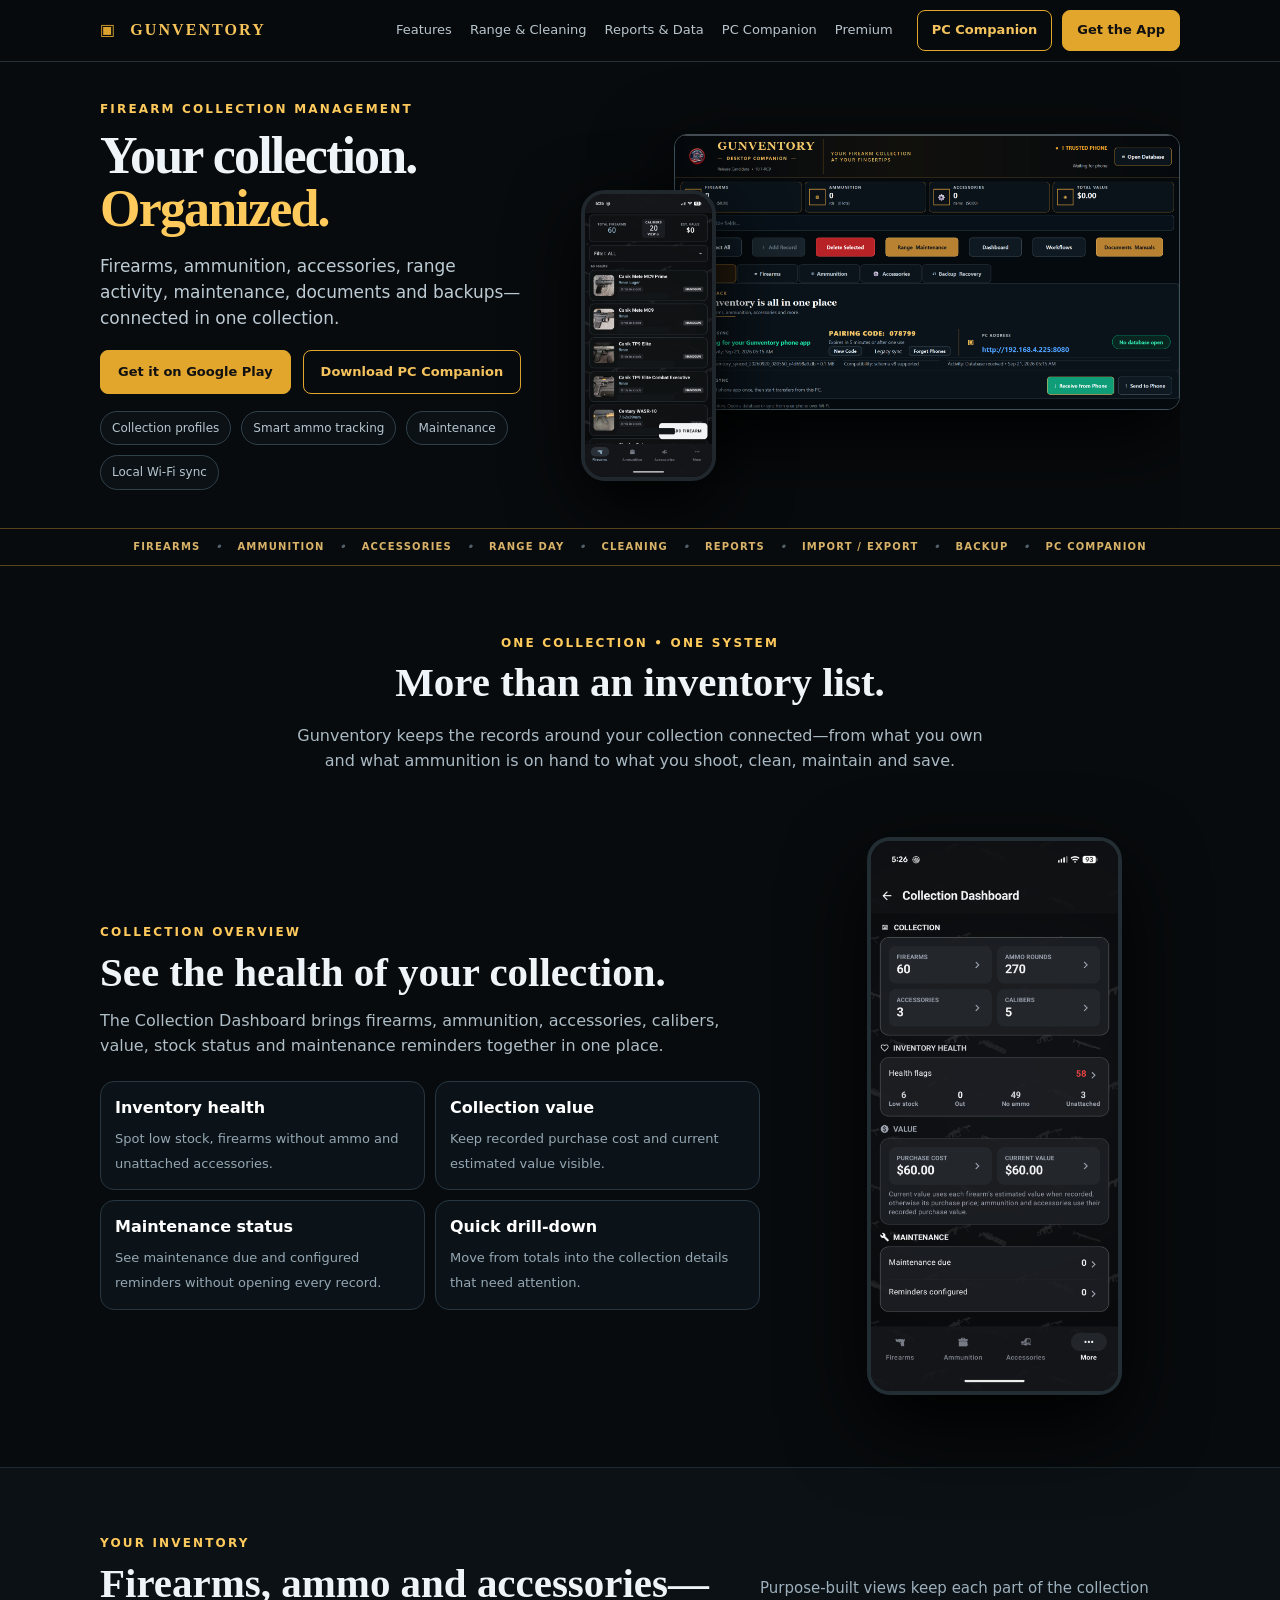
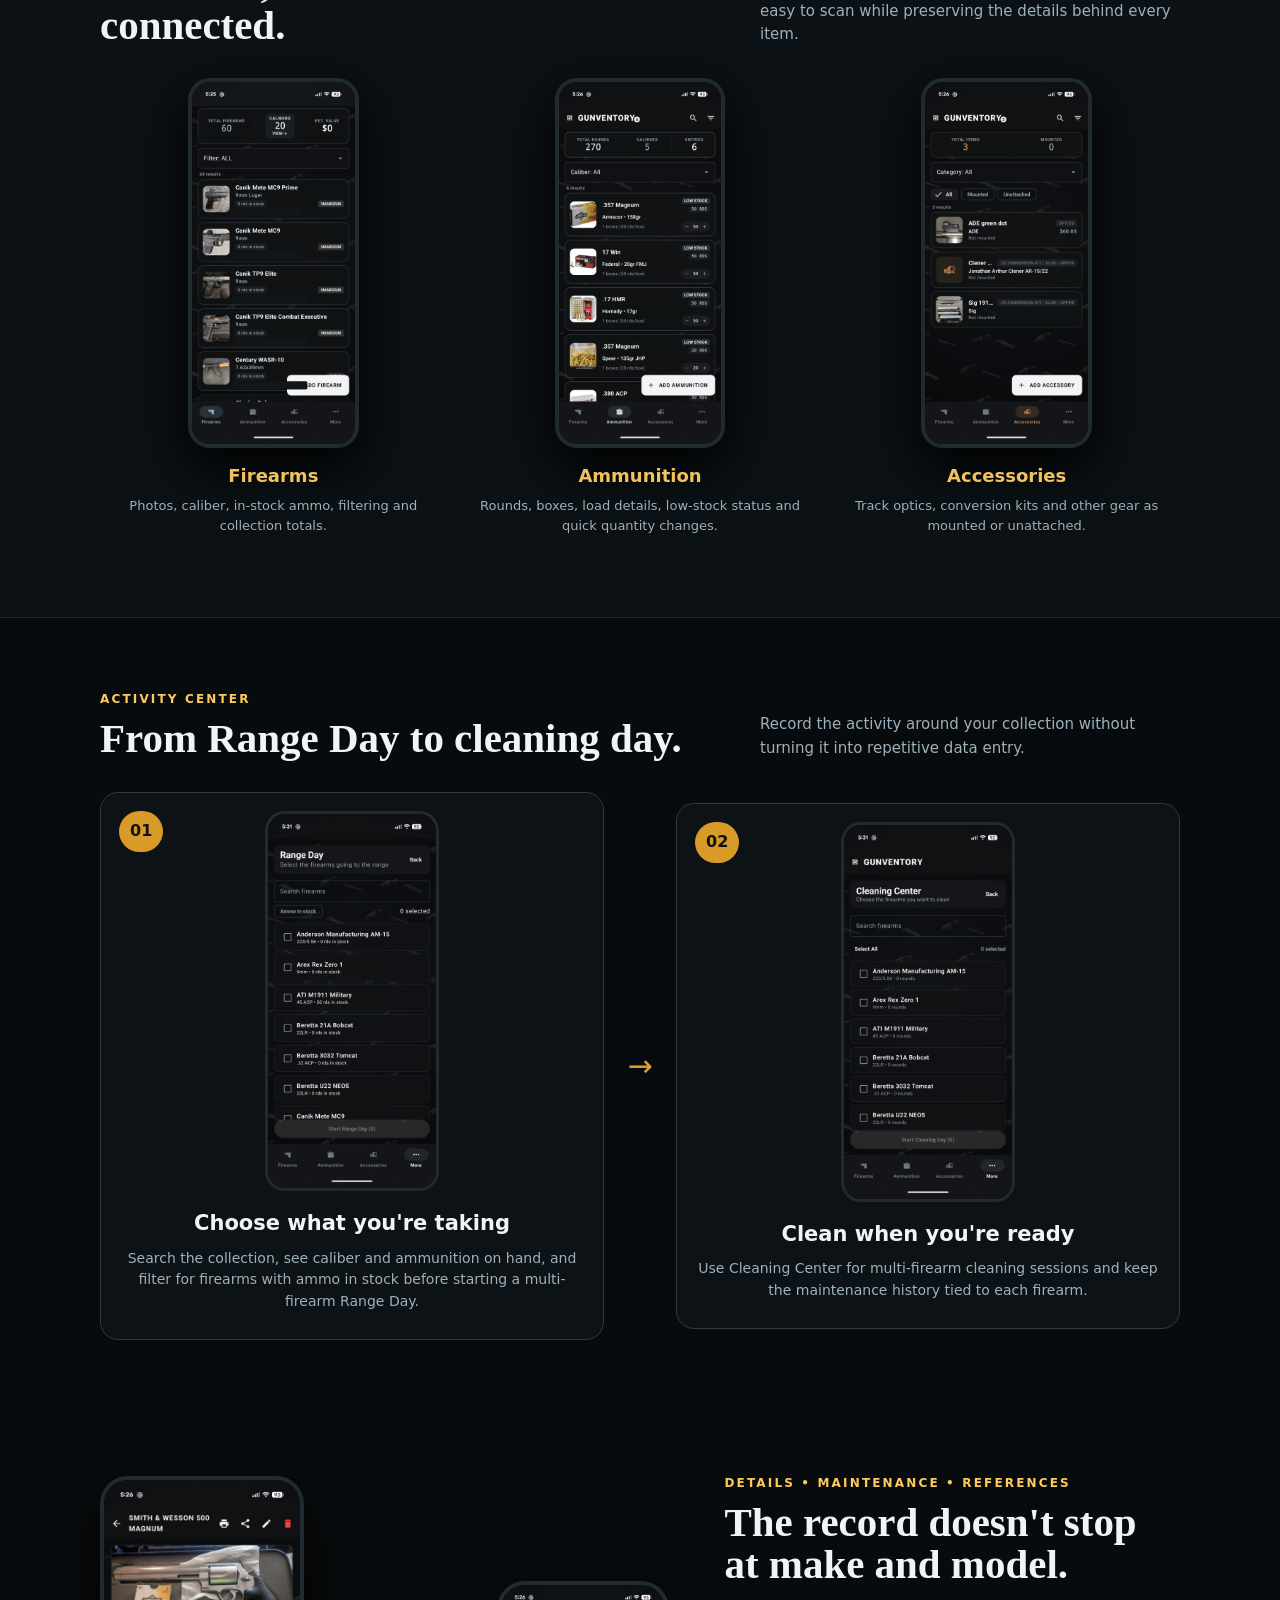
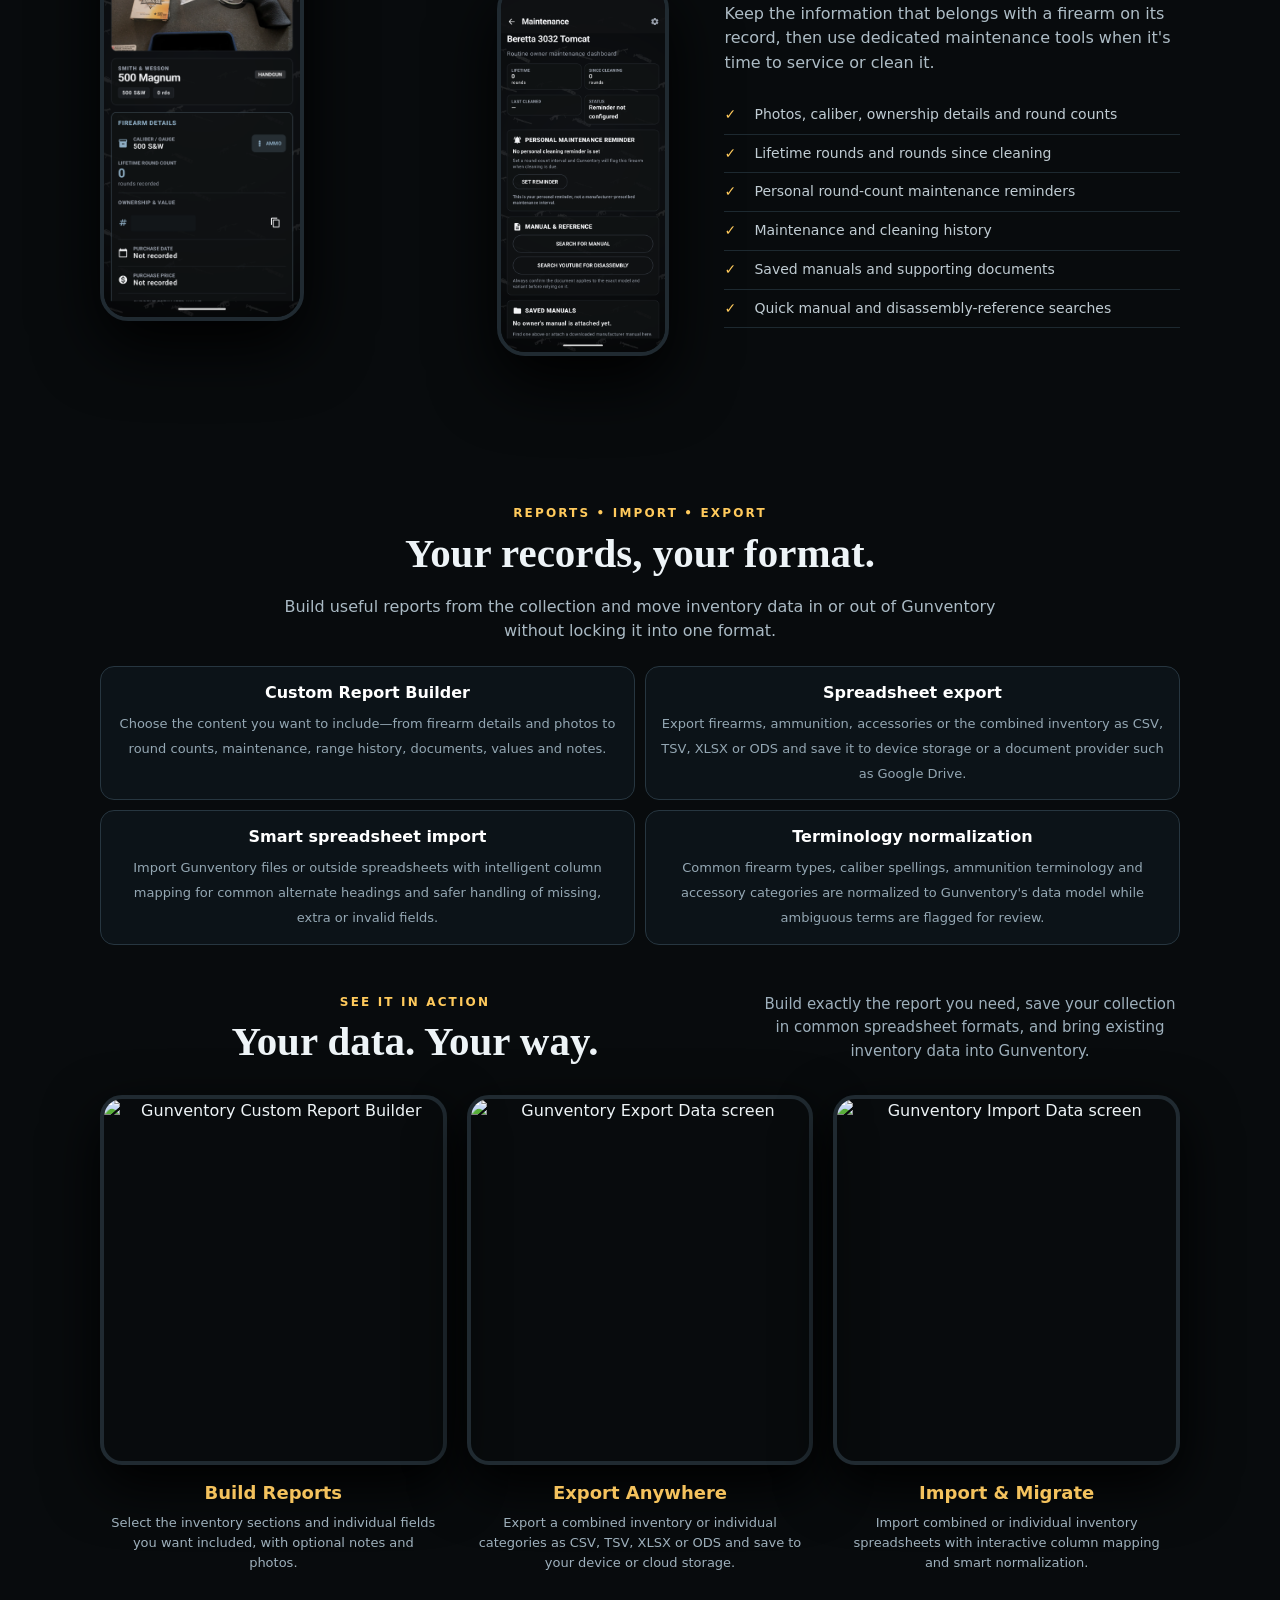
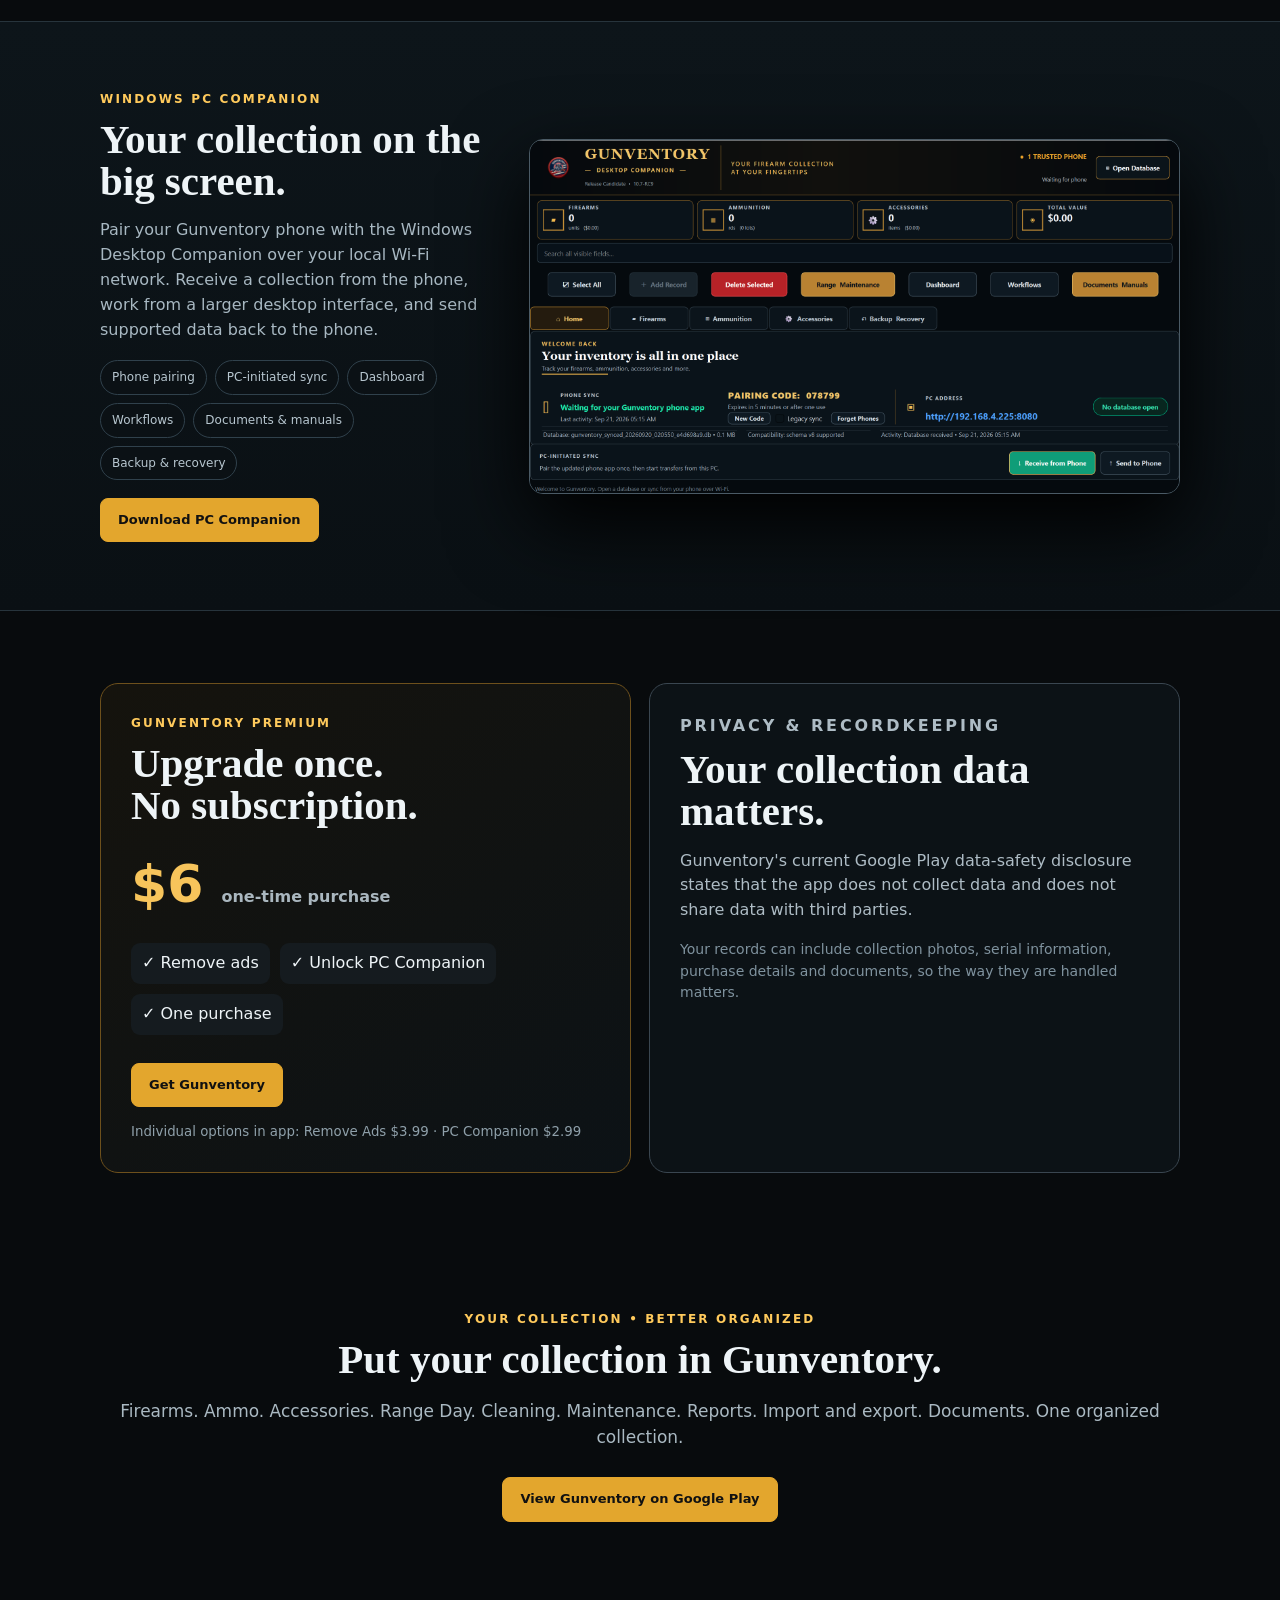
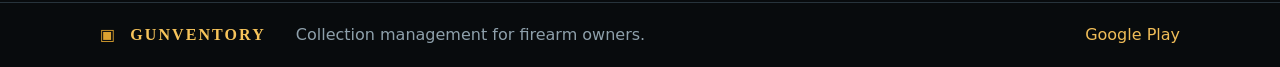
==== commit 16828f23: "Add files via upload" ====
--- a/index.html
+++ b/index.html
@@ -10,7 +10,7 @@
 <body>
 <header class="site-header">
   <a href="#top" class="logo"><span class="mark">▣</span> GUNVENTORY</a>
-  <nav><a href="#features">Features</a><a href="#workflow">Range & Cleaning</a><a href="#pc">PC Companion</a><a href="#premium">Premium</a></nav>
+  <nav><a href="#features">Features</a><a href="#workflow">Range & Cleaning</a><a href="#reports">Reports & Data</a><a href="#pc">PC Companion</a><a href="#premium">Premium</a></nav>
   <div class="header-actions">
     <a class="btn ghost" href="https://mega.nz/file/1QsThL7J#CDWdYj2mC1cJu9nuAm6-sWy9lDY55oYUkB1_OJs1pKY" target="_blank" rel="noopener noreferrer">PC Companion</a>
     <a class="btn" href="https://play.google.com/store/apps/details?id=com.Guns4America.gunventory2">Get the App</a>
@@ -35,7 +35,7 @@
   </div>
 </section>
 
-<div class="feature-strip">FIREARMS <i>•</i> AMMUNITION <i>•</i> ACCESSORIES <i>•</i> RANGE DAY <i>•</i> CLEANING <i>•</i> MAINTENANCE <i>•</i> BACKUP <i>•</i> PC COMPANION</div>
+<div class="feature-strip">FIREARMS <i>•</i> AMMUNITION <i>•</i> ACCESSORIES <i>•</i> RANGE DAY <i>•</i> CLEANING <i>•</i> REPORTS <i>•</i> IMPORT / EXPORT <i>•</i> BACKUP <i>•</i> PC COMPANION</div>
 
 <section id="features" class="wrap intro">
   <p class="eyebrow">ONE COLLECTION • ONE SYSTEM</p>
@@ -104,6 +104,27 @@
   </div>
 </section>
 
+<section id="reports" class="wrap intro">
+  <p class="eyebrow">REPORTS • IMPORT • EXPORT</p>
+  <h2>Your records, your format.</h2>
+  <p class="section-lede">Build useful reports from the collection and move inventory data in or out of Gunventory without locking it into one format.</p>
+  <div class="mini-grid">
+    <div><strong>Custom Report Builder</strong><span>Choose the content you want to include—from firearm details and photos to round counts, maintenance, range history, documents, values and notes.</span></div>
+    <div><strong>Spreadsheet export</strong><span>Export firearms, ammunition, accessories or the combined inventory as CSV, TSV, XLSX or ODS and save it to device storage or a document provider such as Google Drive.</span></div>
+    <div><strong>Smart spreadsheet import</strong><span>Import Gunventory files or outside spreadsheets with intelligent column mapping for common alternate headings and safer handling of missing, extra or invalid fields.</span></div>
+    <div><strong>Terminology normalization</strong><span>Common firearm types, caliber spellings, ammunition terminology and accessory categories are normalized to Gunventory's data model while ambiguous terms are flagged for review.</span></div>
+  </div>
+  <div class="section-head" style="margin-top:3rem">
+    <div><p class="eyebrow">SEE IT IN ACTION</p><h2>Your data. Your way.</h2></div>
+    <p>Build exactly the report you need, save your collection in common spreadsheet formats, and bring existing inventory data into Gunventory.</p>
+  </div>
+  <div class="three-phones">
+    <figure><img src="assets/report-builder.png" alt="Gunventory Custom Report Builder"><figcaption><b>Build Reports</b><span>Select the inventory sections and individual fields you want included, with optional notes and photos.</span></figcaption></figure>
+    <figure><img src="assets/export-data.png" alt="Gunventory Export Data screen"><figcaption><b>Export Anywhere</b><span>Export a combined inventory or individual categories as CSV, TSV, XLSX or ODS and save to your device or cloud storage.</span></figcaption></figure>
+    <figure><img src="assets/import-data.png" alt="Gunventory Import Data screen"><figcaption><b>Import &amp; Migrate</b><span>Import combined or individual inventory spreadsheets with interactive column mapping and smart normalization.</span></figcaption></figure>
+  </div>
+</section>
+
 <section id="pc" class="pc-section">
 <div class="wrap pc-grid">
   <div>
@@ -139,7 +160,7 @@
 <section class="cta wrap">
   <p class="eyebrow">YOUR COLLECTION • BETTER ORGANIZED</p>
   <h2>Put your collection in Gunventory.</h2>
-  <p>Firearms. Ammo. Accessories. Range Day. Cleaning. Maintenance. Documents. One organized collection.</p>
+  <p>Firearms. Ammo. Accessories. Range Day. Cleaning. Maintenance. Reports. Import and export. Documents. One organized collection.</p>
   <a class="btn big" href="https://play.google.com/store/apps/details?id=com.Guns4America.gunventory2">View Gunventory on Google Play</a>
 </section>
 </main>
--- a/style.css
+++ b/style.css
@@ -4,3 +4,107 @@
 
 @media(max-width:980px){.site-header nav{display:none}.hero{grid-template-columns:1fr;padding-top:55px}.hero-media{min-height:440px}.showcase,.records,.pc-grid{grid-template-columns:1fr}.single-phone{order:-1}.section-head{grid-template-columns:1fr}.three-phones{gap:12px}.three-phones img{height:470px}.record-images{max-width:650px;width:100%;margin:auto}.premium{grid-template-columns:1fr}.pc-grid img{order:-1}}
 @media(max-width:700px){.wrap{width:min(100% - 28px,var(--max))}.site-header{height:66px;padding:0 14px}.header-actions .ghost{display:none}.logo{font-size:14px}.hero{padding-top:38px;min-height:auto}.hero h1{font-size:52px}.lede{font-size:17px}.hero-media{min-height:360px}.desktop-shot{width:96%;right:-16%;top:25px}.phone-shot{width:145px;left:0;max-height:350px}.feature-strip{font-size:10px;text-align:left}.intro{padding-top:70px}.showcase{gap:35px;padding-bottom:75px}.mini-grid{grid-template-columns:1fr}.dark-band{padding:70px 0}.three-phones{display:flex;overflow-x:auto;scroll-snap-type:x mandatory;padding:0 6px 20px}.three-phones figure{min-width:75vw;scroll-snap-align:center}.three-phones img{height:510px}.workflow{padding:75px 0}.workflow-grid{grid-template-columns:1fr}.flow-arrow{transform:rotate(90deg)}.workflow article img{height:520px}.records{gap:35px;padding:70px 0 90px}.record-images{height:560px}.record-images .detail{height:520px}.record-images .maint{height:430px}.pc-section{padding:75px 0}.premium{padding:75px 0}.premium-card,.privacy-card{padding:28px}.price{font-size:56px}footer{flex-wrap:wrap}footer span:nth-child(2){width:100%;order:3}}
+
+
+/* ===== Compact desktop sizing pass ===== */
+@media (min-width:981px){
+  :root{--max:1180px}
+  .site-header{height:62px;gap:24px}
+  .site-header nav{gap:18px}
+  .site-header nav a{font-size:13px}
+  .btn{padding:9px 14px;border-radius:8px;font-size:13px}
+  .btn.big{padding:11px 17px}
+
+  .hero{
+    min-height:500px;
+    grid-template-columns:.82fr 1.18fr;
+    gap:34px;
+    padding-top:38px;
+    padding-bottom:38px
+  }
+  .hero h1{font-size:clamp(46px,4.2vw,66px)}
+  .lede{font-size:17px;margin:18px 0}
+  .hero-points{margin-top:17px}
+  .hero-media{min-height:390px}
+  .desktop-shot{width:84%;right:0;top:4%}
+  .phone-shot{
+    width:150px;
+    left:3%;
+    bottom:-3%;
+    max-height:390px;
+    border-width:4px;
+    border-radius:24px
+  }
+
+  .feature-strip{padding:10px 18px;font-size:10px}
+  .intro{padding:68px 0 34px}
+  .intro h2,.showcase h2,.section-head h2,.records h2,
+  .pc-section h2,.premium h2,.cta h2{
+    font-size:clamp(32px,3.2vw,46px)
+  }
+  .section-lede{font-size:16px;max-width:720px}
+
+  .showcase{
+    grid-template-columns:1.1fr .62fr;
+    gap:48px;
+    padding:30px 0 72px
+  }
+  .copy>p:not(.eyebrow){font-size:16px}
+  .single-phone img{width:255px;border-radius:23px}
+  .mini-grid{gap:10px;margin-top:22px}
+  .mini-grid div{padding:14px}
+  .mini-grid span{font-size:13px}
+
+  .dark-band{padding:66px 0}
+  .section-head{gap:30px;margin-bottom:32px}
+  .section-head>p{font-size:15px}
+  .three-phones{gap:20px}
+  .three-phones img{height:420px;border-radius:22px}
+  .three-phones figcaption{padding:14px 8px}
+  .three-phones b{font-size:18px}
+  .three-phones span{font-size:13px}
+
+  .workflow{padding:72px 0}
+  .workflow-grid{grid-template-columns:1fr 40px 1fr;gap:16px}
+  .workflow article{padding:18px;border-radius:18px}
+  .workflow article img{height:430px;border-radius:20px;margin-bottom:16px}
+  .workflow article h3{font-size:21px}
+  .workflow article p{font-size:14px}
+  .flow-arrow{font-size:30px}
+
+  .records{gap:55px;padding:62px 0 88px}
+  .record-images{height:520px}
+  .record-images .detail{height:490px}
+  .record-images .maint{height:420px}
+  .checklist{margin:20px 0}
+  .checklist li{padding-top:8px;padding-bottom:8px;font-size:14px}
+
+  .pc-section{padding:68px 0}
+  .pc-grid{gap:38px}
+  .pc-grid>div>p:not(.eyebrow){font-size:16px}
+  .pc-features{margin:18px 0}
+
+  .premium{gap:18px;padding:72px 0}
+  .premium-card,.privacy-card{padding:30px;border-radius:18px}
+  .price{font-size:52px;margin:18px 0}
+  .privacy-card p{font-size:16px}
+
+  .cta{padding:65px 0 80px}
+  .cta p:not(.eyebrow){font-size:17px}
+  footer{padding-top:20px;padding-bottom:20px}
+}
+
+/* Extra compression for common laptop / 1366px-wide displays */
+@media (min-width:981px) and (max-width:1450px){
+  :root{--max:1080px}
+  .hero{min-height:455px}
+  .hero h1{font-size:52px}
+  .hero-media{min-height:350px}
+  .desktop-shot{width:82%}
+  .phone-shot{width:135px;max-height:350px}
+  .three-phones img{height:370px}
+  .workflow article img{height:380px}
+  .record-images{height:470px}
+  .record-images .detail{height:445px}
+  .record-images .maint{height:375px}
+}
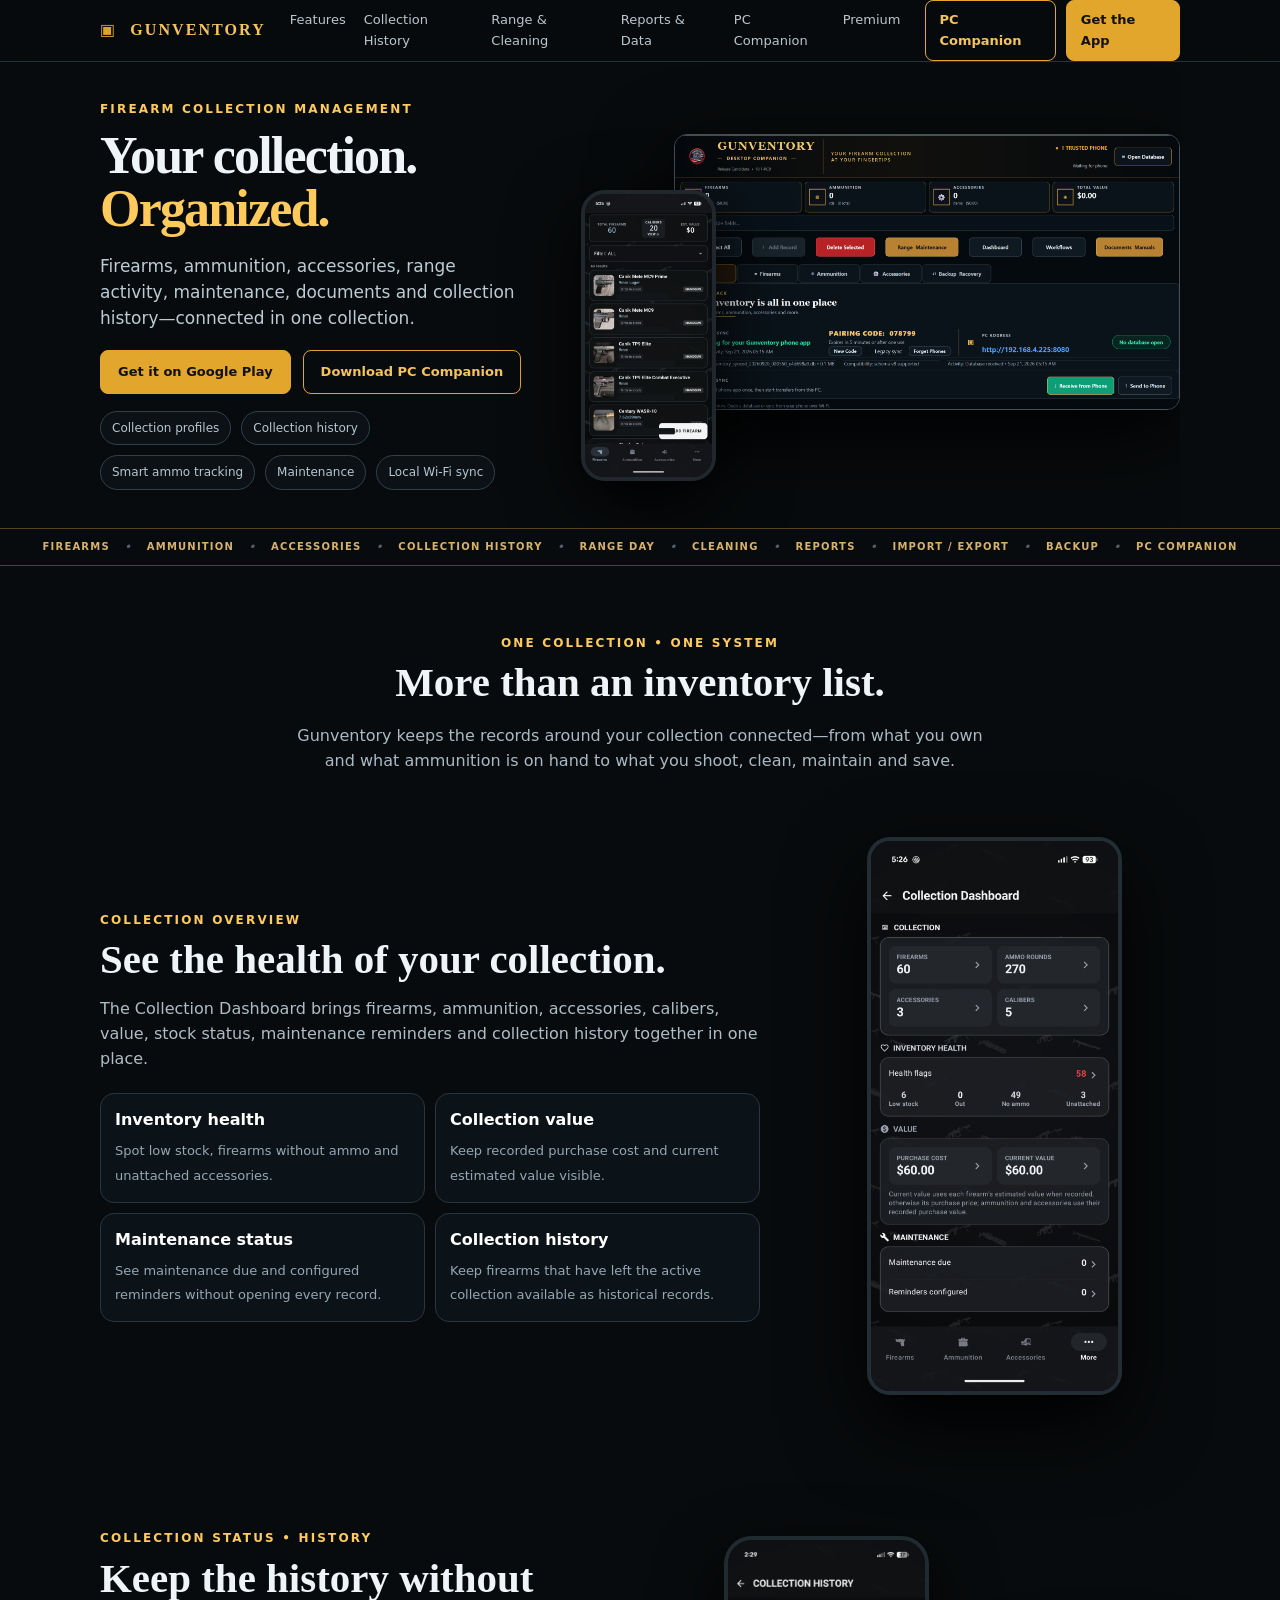
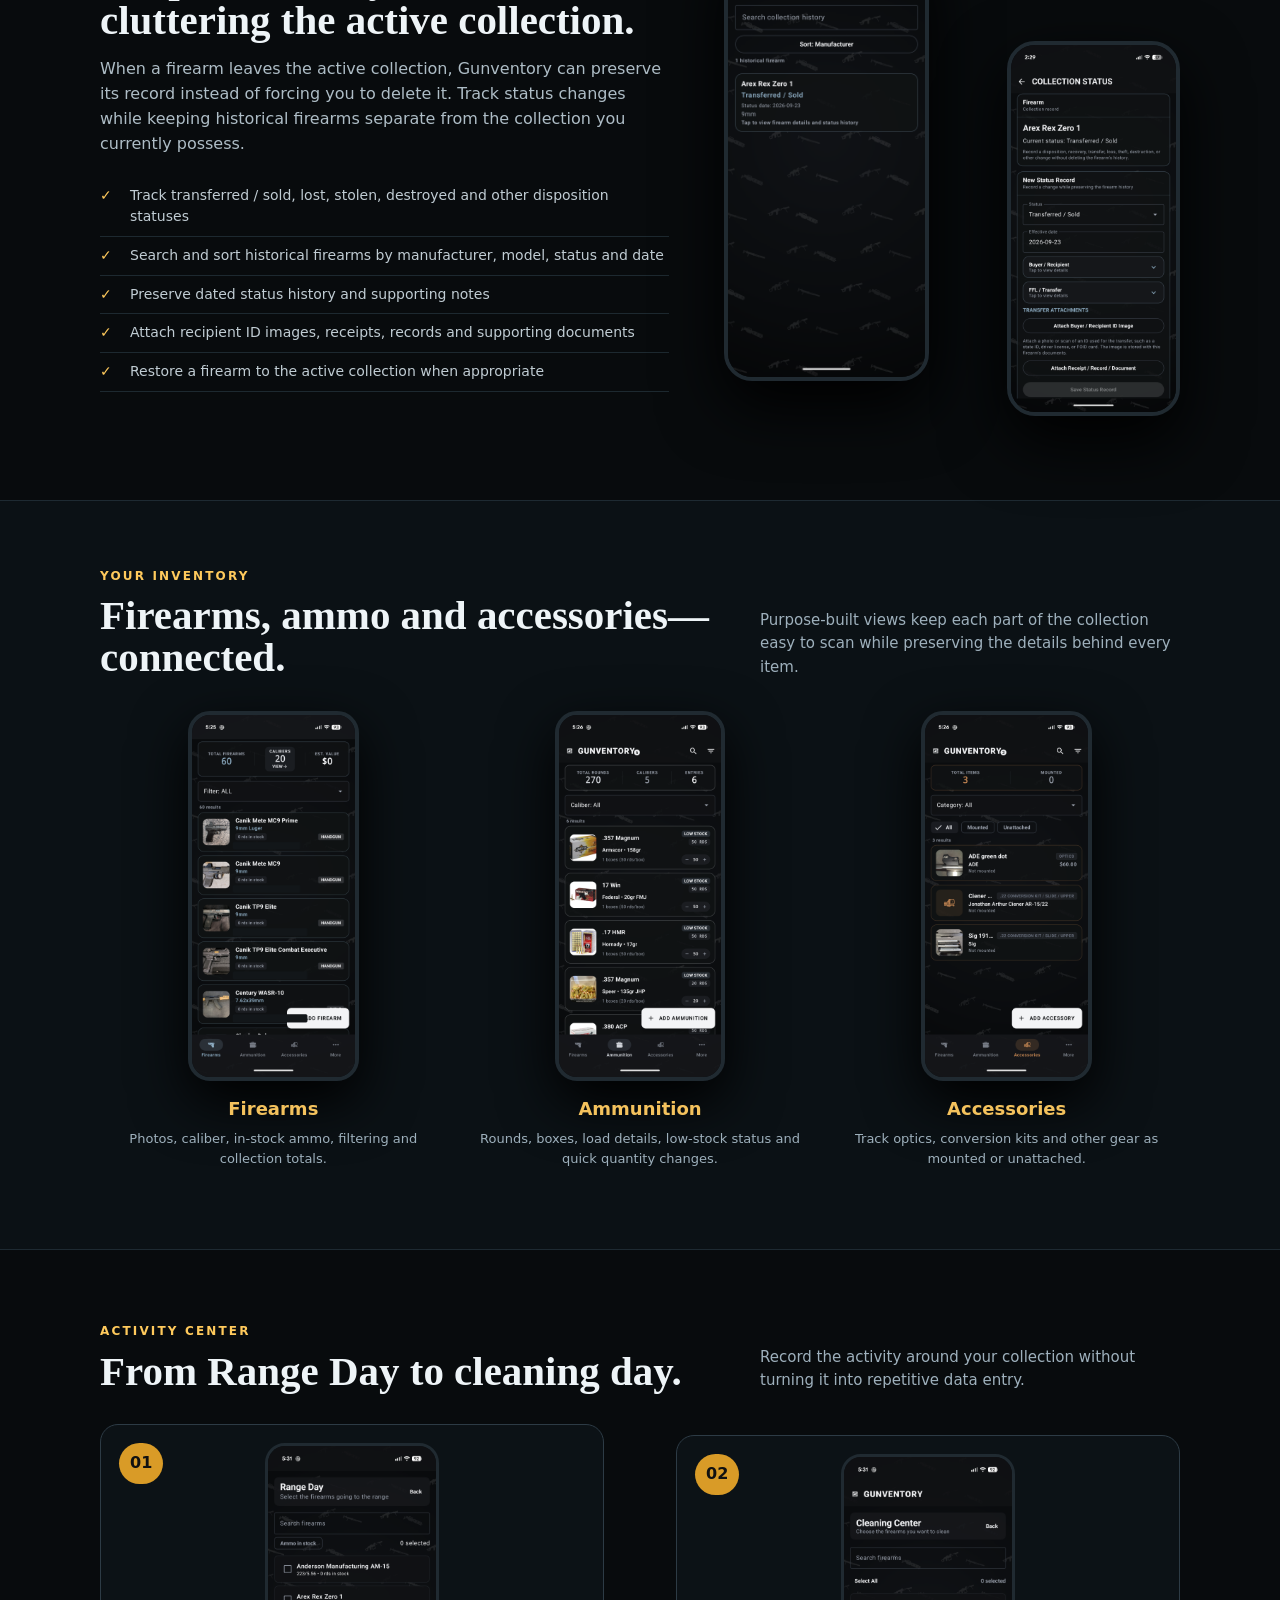
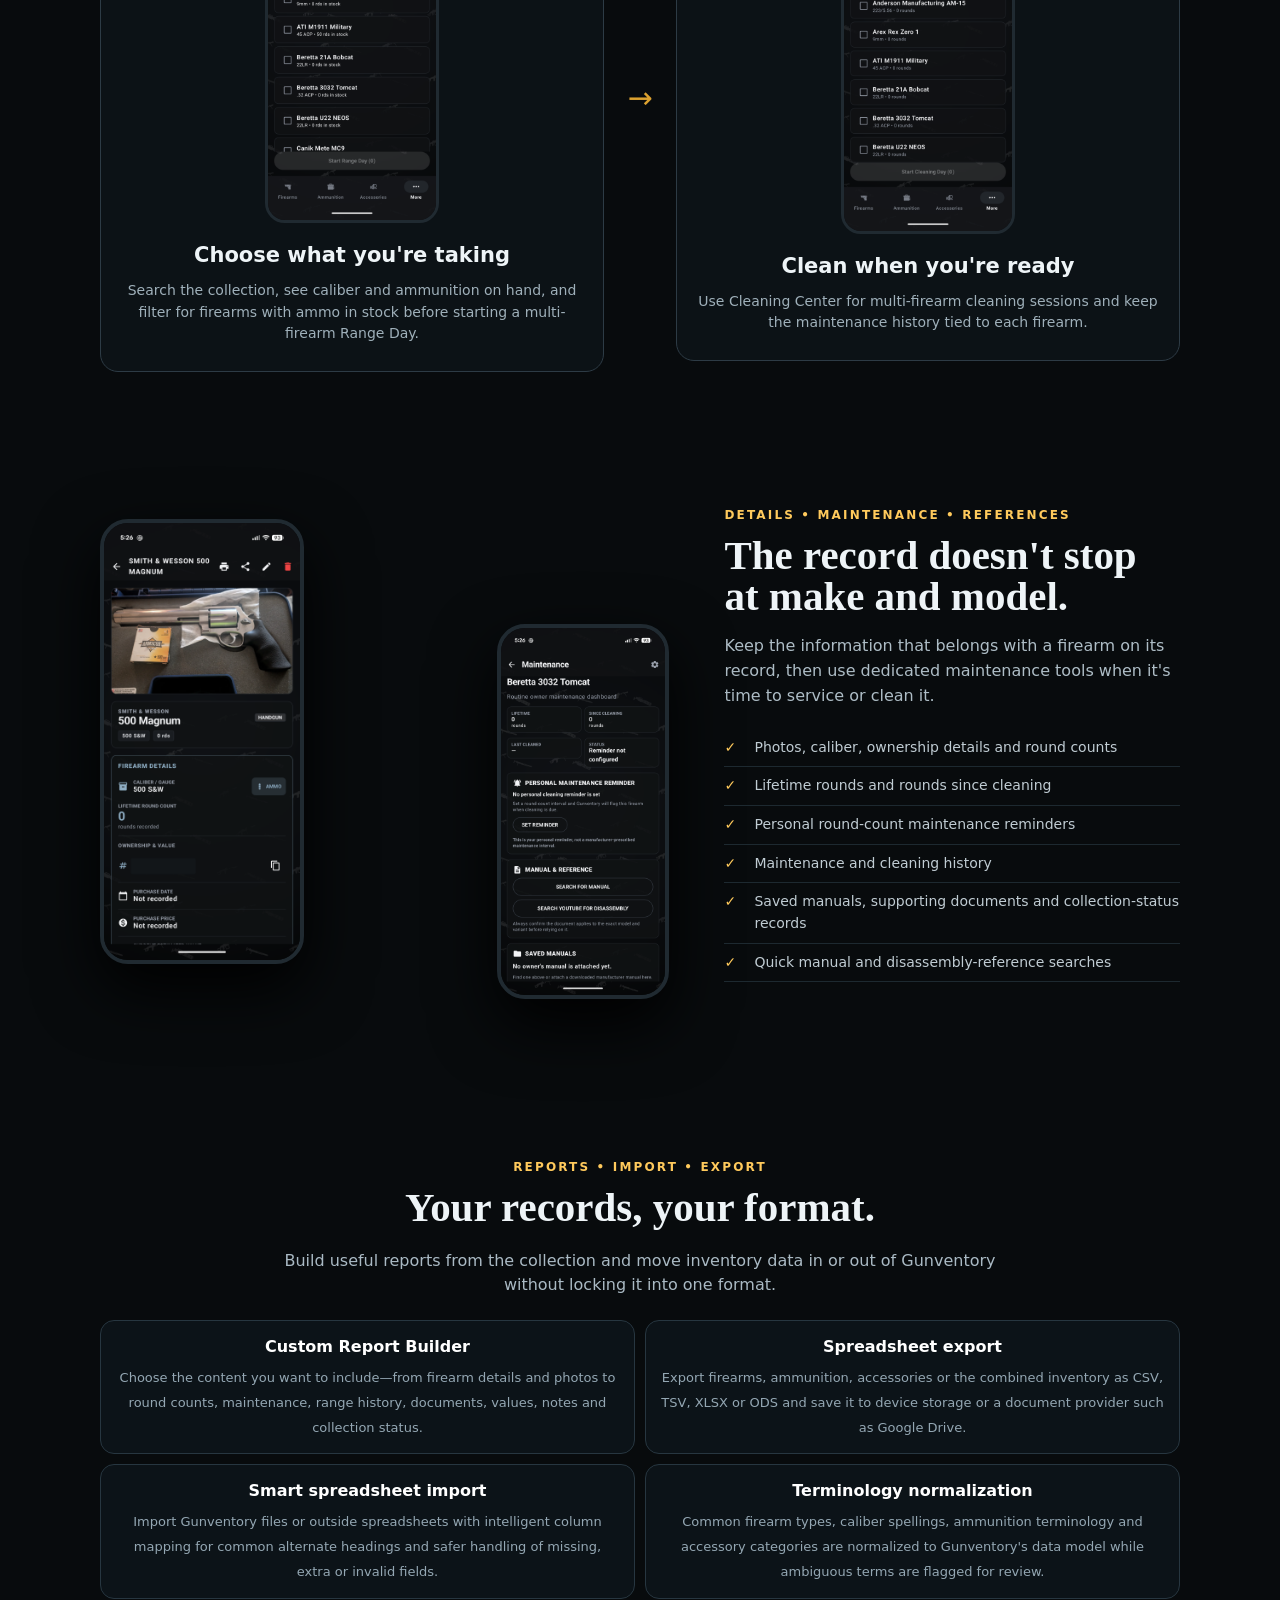
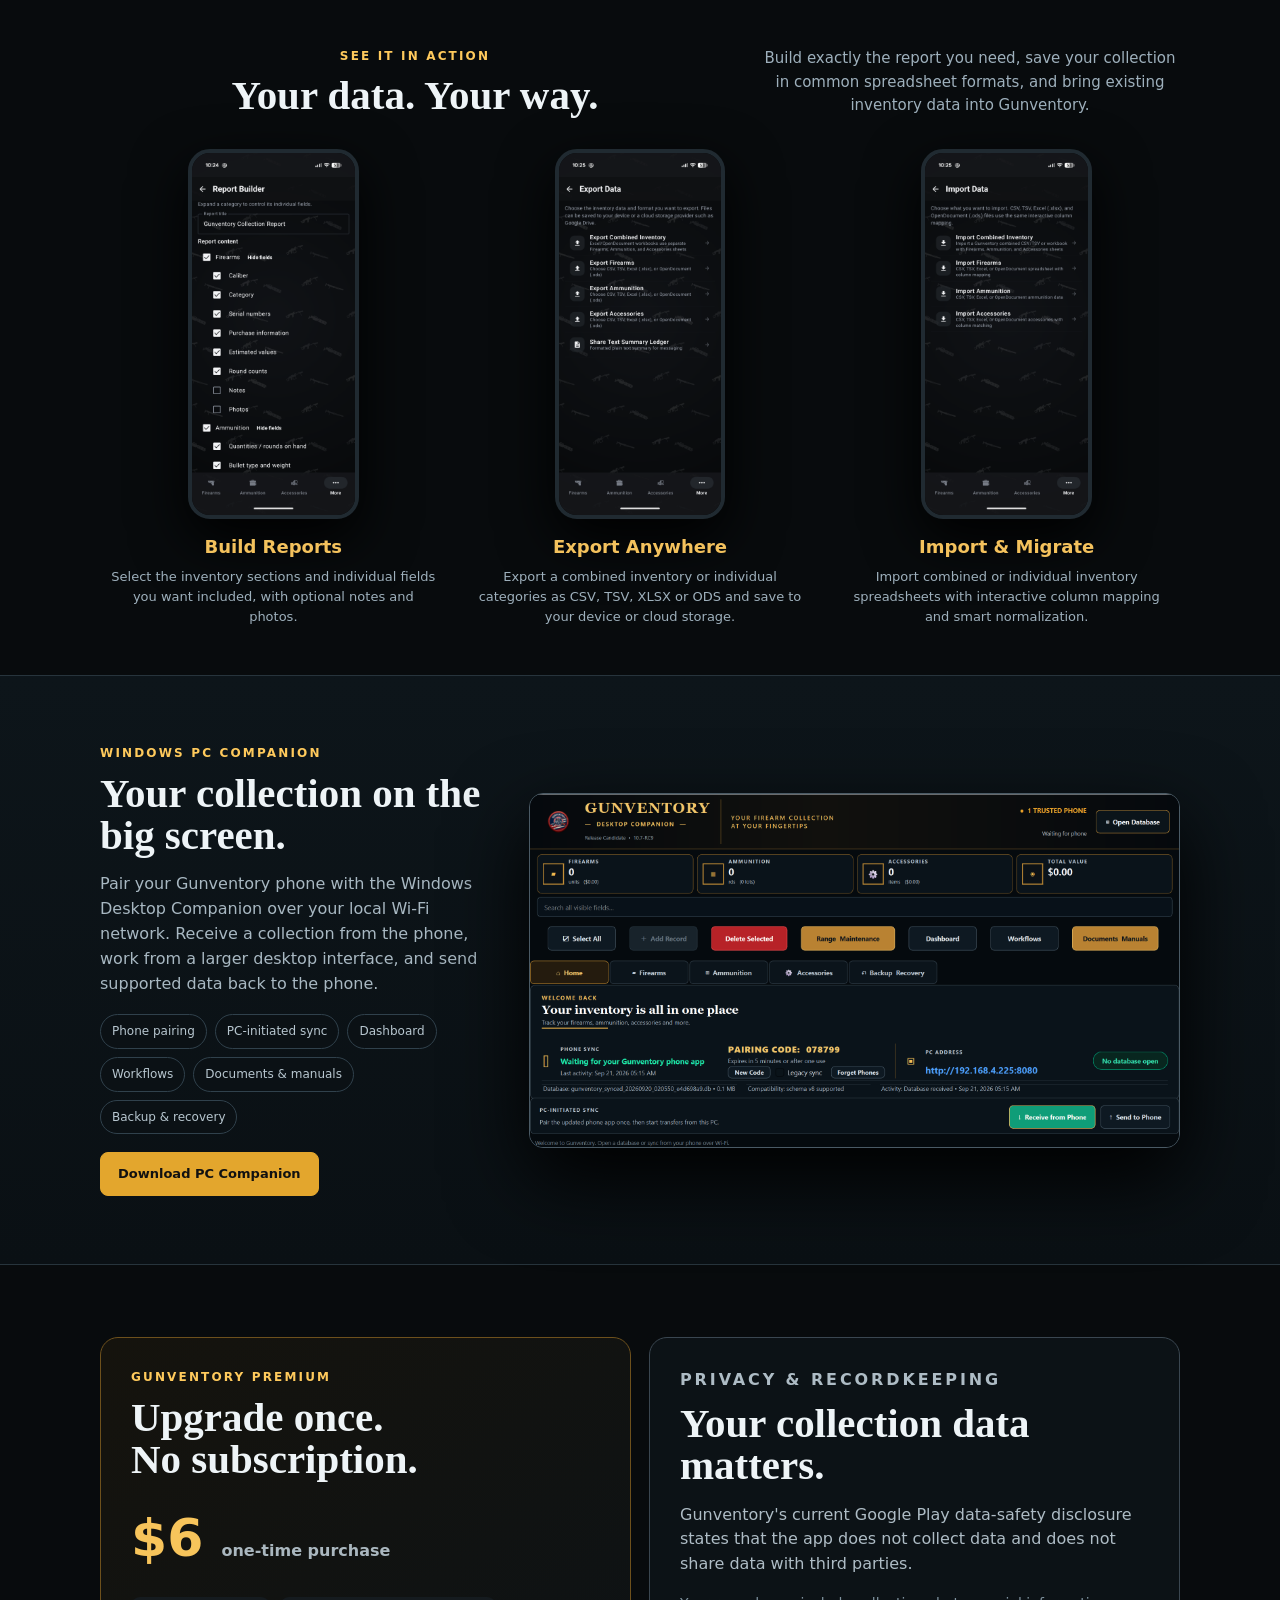
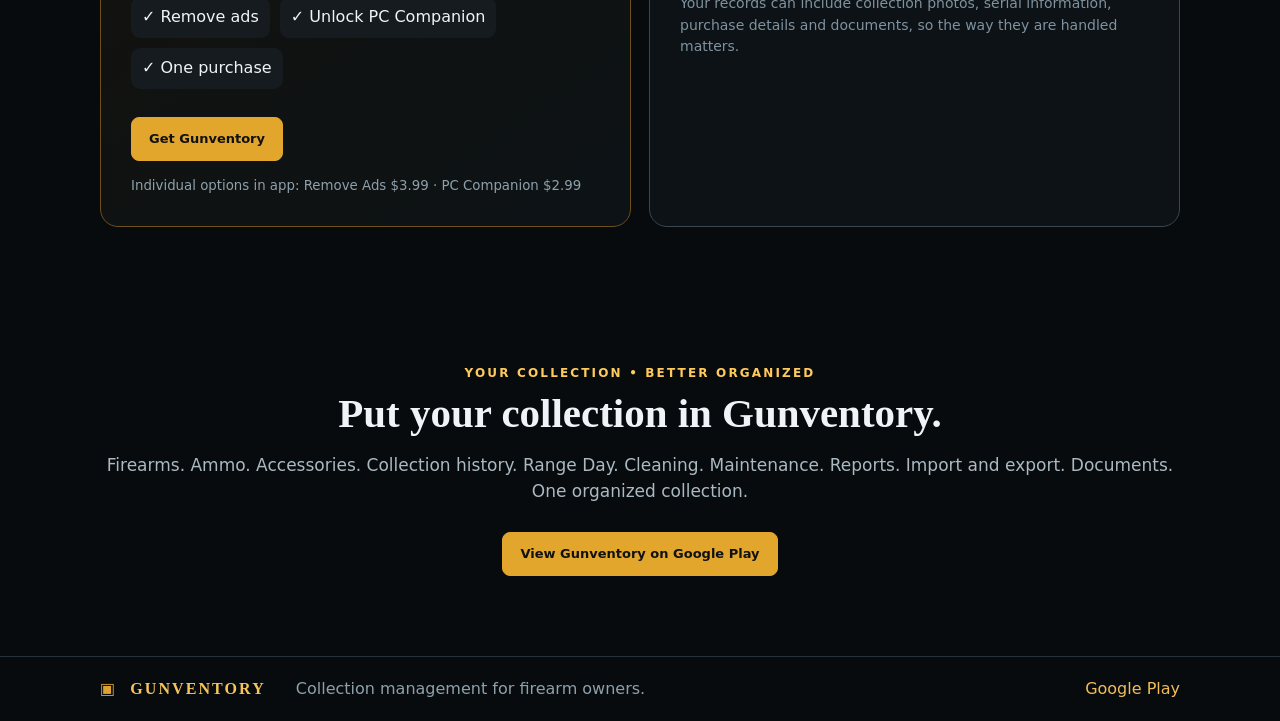
==== commit ba295ff0: "Add files via upload" ====
--- a/index.html
+++ b/index.html
@@ -10,7 +10,7 @@
 <body>
 <header class="site-header">
   <a href="#top" class="logo"><span class="mark">▣</span> GUNVENTORY</a>
-  <nav><a href="#features">Features</a><a href="#workflow">Range & Cleaning</a><a href="#reports">Reports & Data</a><a href="#pc">PC Companion</a><a href="#premium">Premium</a></nav>
+  <nav><a href="#features">Features</a><a href="#history">Collection History</a><a href="#workflow">Range & Cleaning</a><a href="#reports">Reports & Data</a><a href="#pc">PC Companion</a><a href="#premium">Premium</a></nav>
   <div class="header-actions">
     <a class="btn ghost" href="https://mega.nz/file/1QsThL7J#CDWdYj2mC1cJu9nuAm6-sWy9lDY55oYUkB1_OJs1pKY" target="_blank" rel="noopener noreferrer">PC Companion</a>
     <a class="btn" href="https://play.google.com/store/apps/details?id=com.Guns4America.gunventory2">Get the App</a>
@@ -22,12 +22,12 @@
   <div class="hero-copy">
     <p class="eyebrow">FIREARM COLLECTION MANAGEMENT</p>
     <h1>Your collection.<br><em>Organized.</em></h1>
-    <p class="lede">Firearms, ammunition, accessories, range activity, maintenance, documents and backups—connected in one collection.</p>
+    <p class="lede">Firearms, ammunition, accessories, range activity, maintenance, documents and collection history—connected in one collection.</p>
     <div class="hero-actions">
       <a class="btn big" href="https://play.google.com/store/apps/details?id=com.Guns4America.gunventory2">Get it on Google Play</a>
       <a class="btn big ghost" href="https://mega.nz/file/1QsThL7J#CDWdYj2mC1cJu9nuAm6-sWy9lDY55oYUkB1_OJs1pKY" target="_blank" rel="noopener noreferrer">Download PC Companion</a>
     </div>
-    <div class="hero-points"><span>Collection profiles</span><span>Smart ammo tracking</span><span>Maintenance</span><span>Local Wi‑Fi sync</span></div>
+    <div class="hero-points"><span>Collection profiles</span><span>Collection history</span><span>Smart ammo tracking</span><span>Maintenance</span><span>Local Wi‑Fi sync</span></div>
   </div>
   <div class="hero-media">
     <img class="desktop-shot" src="assets/desktop.png" alt="Gunventory Desktop Companion">
@@ -35,7 +35,7 @@
   </div>
 </section>
 
-<div class="feature-strip">FIREARMS <i>•</i> AMMUNITION <i>•</i> ACCESSORIES <i>•</i> RANGE DAY <i>•</i> CLEANING <i>•</i> REPORTS <i>•</i> IMPORT / EXPORT <i>•</i> BACKUP <i>•</i> PC COMPANION</div>
+<div class="feature-strip">FIREARMS <i>•</i> AMMUNITION <i>•</i> ACCESSORIES <i>•</i> COLLECTION HISTORY <i>•</i> RANGE DAY <i>•</i> CLEANING <i>•</i> REPORTS <i>•</i> IMPORT / EXPORT <i>•</i> BACKUP <i>•</i> PC COMPANION</div>
 
 <section id="features" class="wrap intro">
   <p class="eyebrow">ONE COLLECTION • ONE SYSTEM</p>
@@ -47,15 +47,20 @@
   <div class="copy">
     <p class="eyebrow">COLLECTION OVERVIEW</p>
     <h2>See the health of your collection.</h2>
-    <p>The Collection Dashboard brings firearms, ammunition, accessories, calibers, value, stock status and maintenance reminders together in one place.</p>
+    <p>The Collection Dashboard brings firearms, ammunition, accessories, calibers, value, stock status, maintenance reminders and collection history together in one place.</p>
     <div class="mini-grid">
       <div><strong>Inventory health</strong><span>Spot low stock, firearms without ammo and unattached accessories.</span></div>
       <div><strong>Collection value</strong><span>Keep recorded purchase cost and current estimated value visible.</span></div>
       <div><strong>Maintenance status</strong><span>See maintenance due and configured reminders without opening every record.</span></div>
-      <div><strong>Quick drill-down</strong><span>Move from totals into the collection details that need attention.</span></div>
+      <div><strong>Collection history</strong><span>Keep firearms that have left the active collection available as historical records.</span></div>
     </div>
   </div>
   <div class="single-phone"><img src="assets/dashboard.png" alt="Gunventory Collection Dashboard"></div>
+</section>
+
+<section id="history" class="records wrap">
+<div class="copy"><p class="eyebrow">COLLECTION STATUS • HISTORY</p><h2>Keep the history without cluttering the active collection.</h2><p>When a firearm leaves the active collection, Gunventory can preserve its record instead of forcing you to delete it. Track status changes while keeping historical firearms separate from the collection you currently possess.</p><ul class="checklist"><li>Track transferred / sold, lost, stolen, destroyed and other disposition statuses</li><li>Search and sort historical firearms by manufacturer, model, status and date</li><li>Preserve dated status history and supporting notes</li><li>Attach recipient ID images, receipts, records and supporting documents</li><li>Restore a firearm to the active collection when appropriate</li></ul></div>
+<div class="record-images"><img class="detail" src="assets/collection-history.png" alt="Gunventory Collection History screen"><img class="maint" src="assets/collection-status.png" alt="Gunventory Collection Status screen"></div>
 </section>
 
 <section class="dark-band">
@@ -98,7 +103,7 @@
       <li>Lifetime rounds and rounds since cleaning</li>
       <li>Personal round-count maintenance reminders</li>
       <li>Maintenance and cleaning history</li>
-      <li>Saved manuals and supporting documents</li>
+      <li>Saved manuals, supporting documents and collection-status records</li>
       <li>Quick manual and disassembly-reference searches</li>
     </ul>
   </div>
@@ -109,7 +114,7 @@
   <h2>Your records, your format.</h2>
   <p class="section-lede">Build useful reports from the collection and move inventory data in or out of Gunventory without locking it into one format.</p>
   <div class="mini-grid">
-    <div><strong>Custom Report Builder</strong><span>Choose the content you want to include—from firearm details and photos to round counts, maintenance, range history, documents, values and notes.</span></div>
+    <div><strong>Custom Report Builder</strong><span>Choose the content you want to include—from firearm details and photos to round counts, maintenance, range history, documents, values, notes and collection status.</span></div>
     <div><strong>Spreadsheet export</strong><span>Export firearms, ammunition, accessories or the combined inventory as CSV, TSV, XLSX or ODS and save it to device storage or a document provider such as Google Drive.</span></div>
     <div><strong>Smart spreadsheet import</strong><span>Import Gunventory files or outside spreadsheets with intelligent column mapping for common alternate headings and safer handling of missing, extra or invalid fields.</span></div>
     <div><strong>Terminology normalization</strong><span>Common firearm types, caliber spellings, ammunition terminology and accessory categories are normalized to Gunventory's data model while ambiguous terms are flagged for review.</span></div>
@@ -160,7 +165,7 @@
 <section class="cta wrap">
   <p class="eyebrow">YOUR COLLECTION • BETTER ORGANIZED</p>
   <h2>Put your collection in Gunventory.</h2>
-  <p>Firearms. Ammo. Accessories. Range Day. Cleaning. Maintenance. Reports. Import and export. Documents. One organized collection.</p>
+  <p>Firearms. Ammo. Accessories. Collection history. Range Day. Cleaning. Maintenance. Reports. Import and export. Documents. One organized collection.</p>
   <a class="btn big" href="https://play.google.com/store/apps/details?id=com.Guns4America.gunventory2">View Gunventory on Google Play</a>
 </section>
 </main>
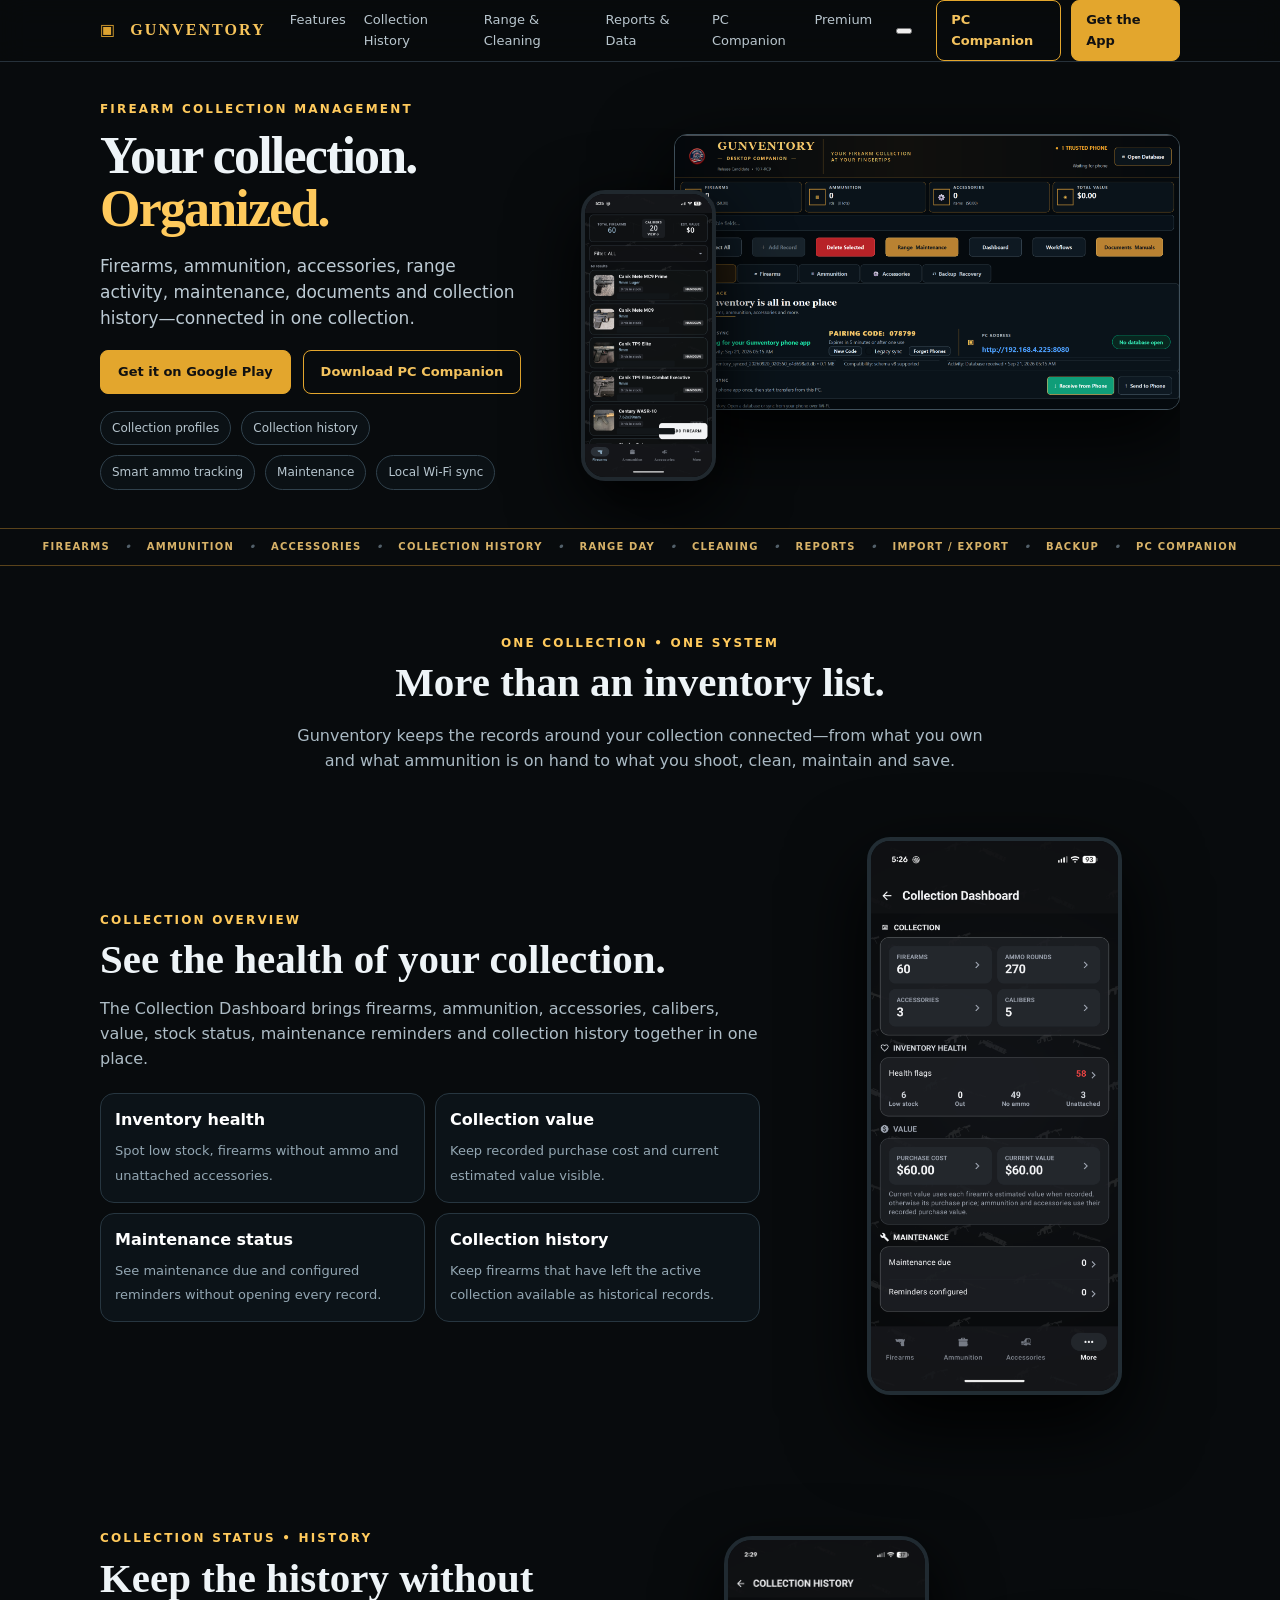
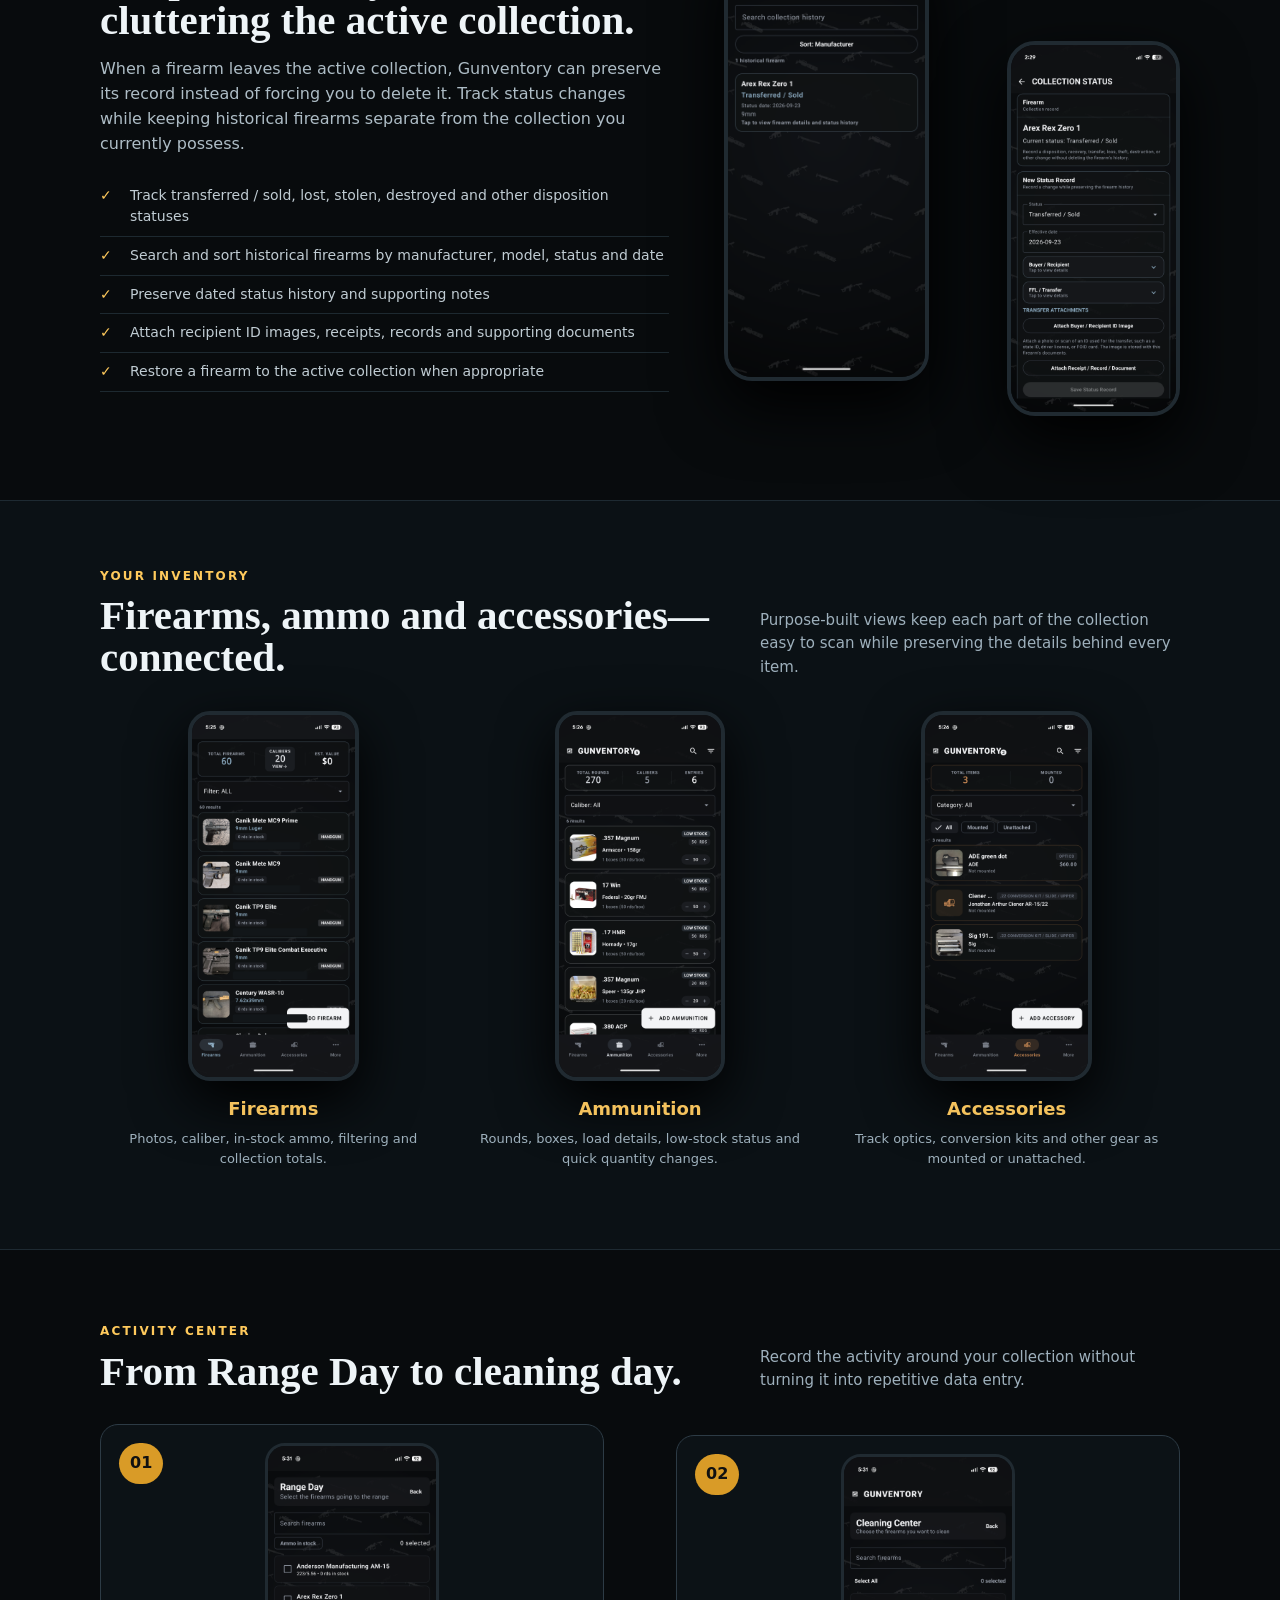
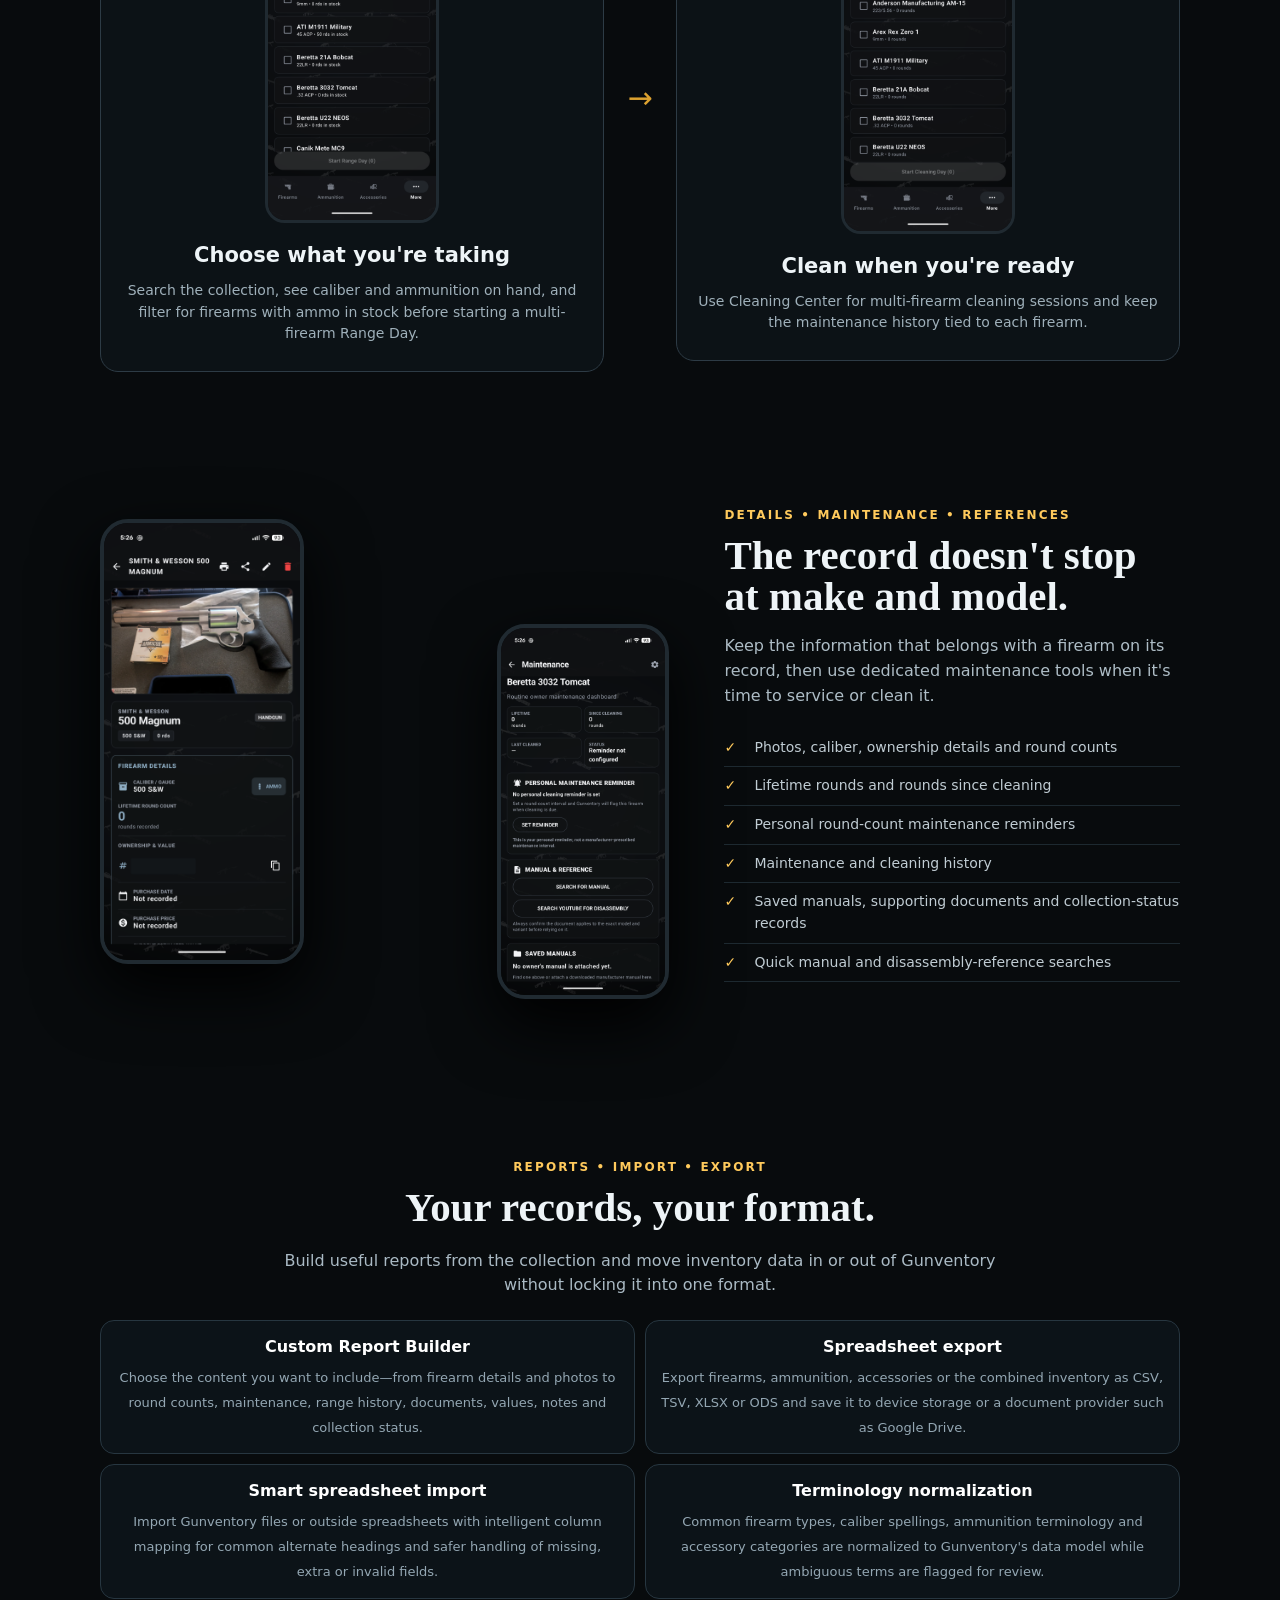
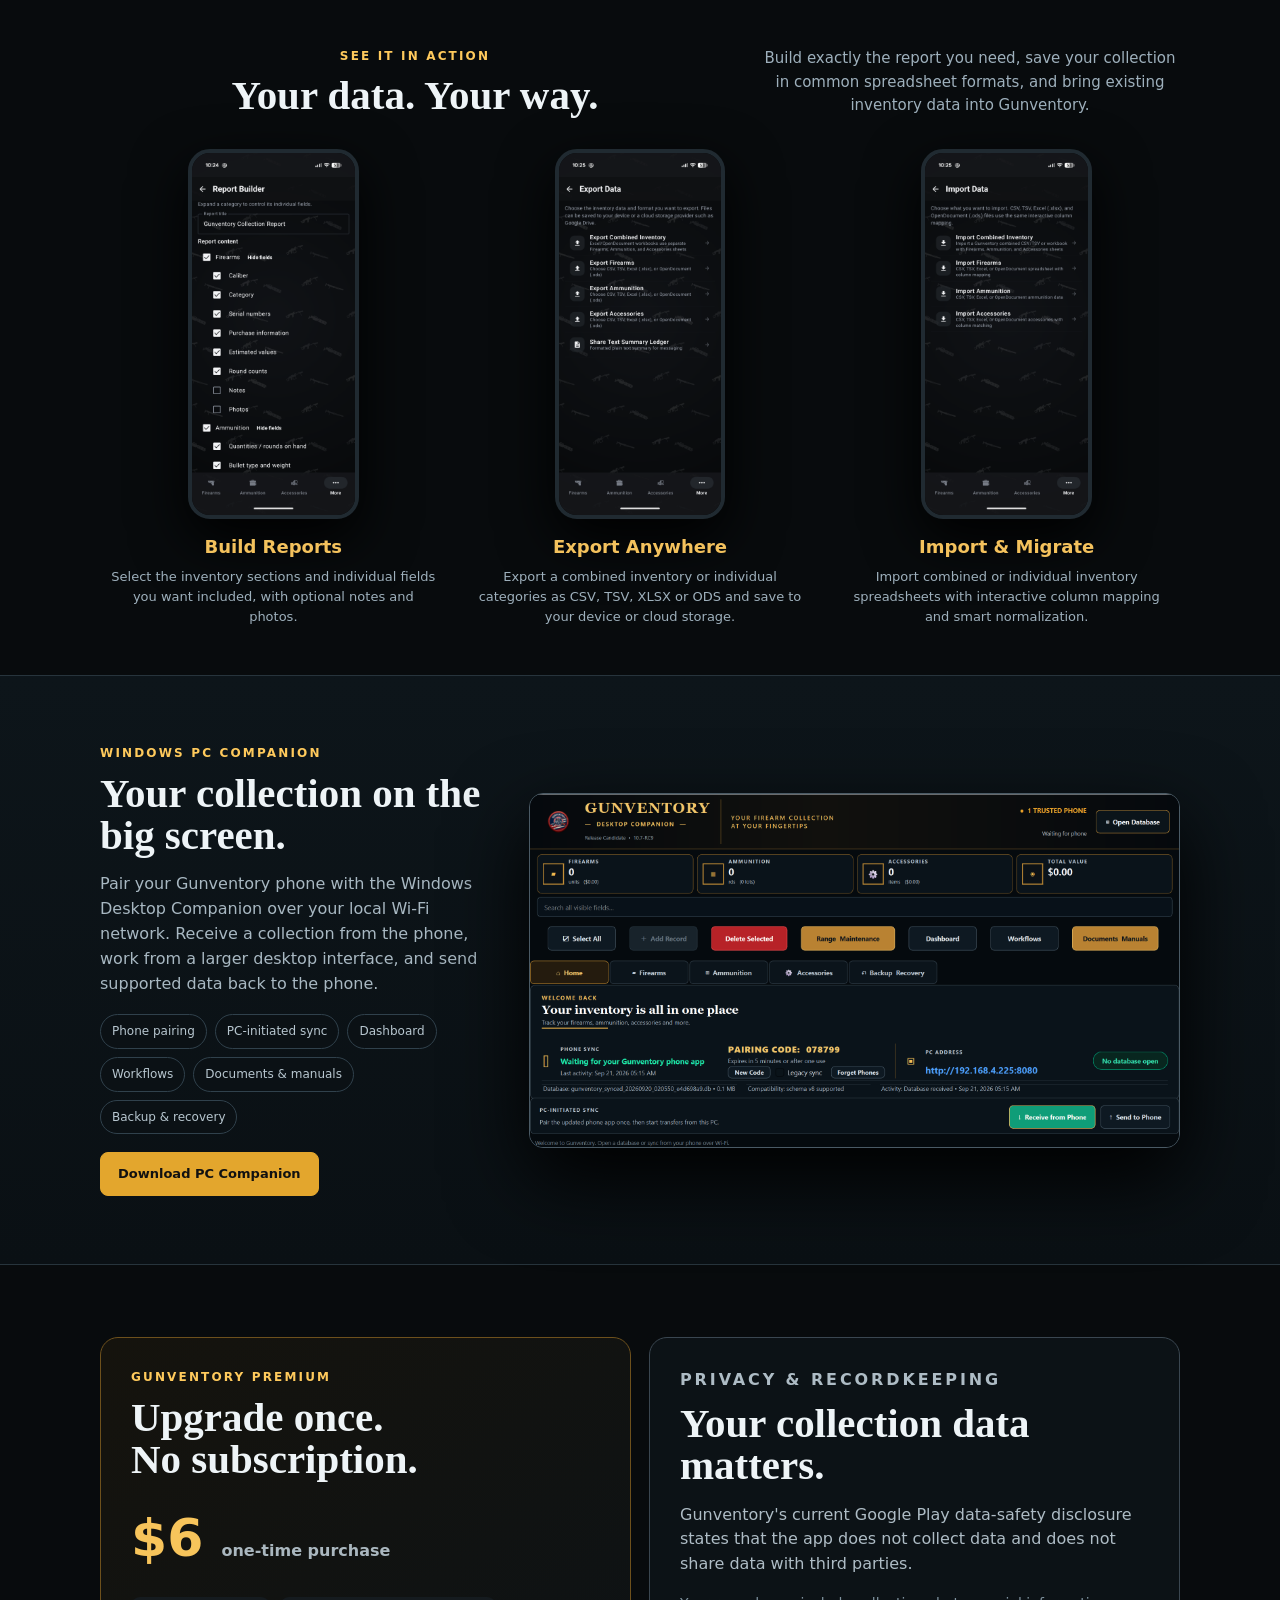
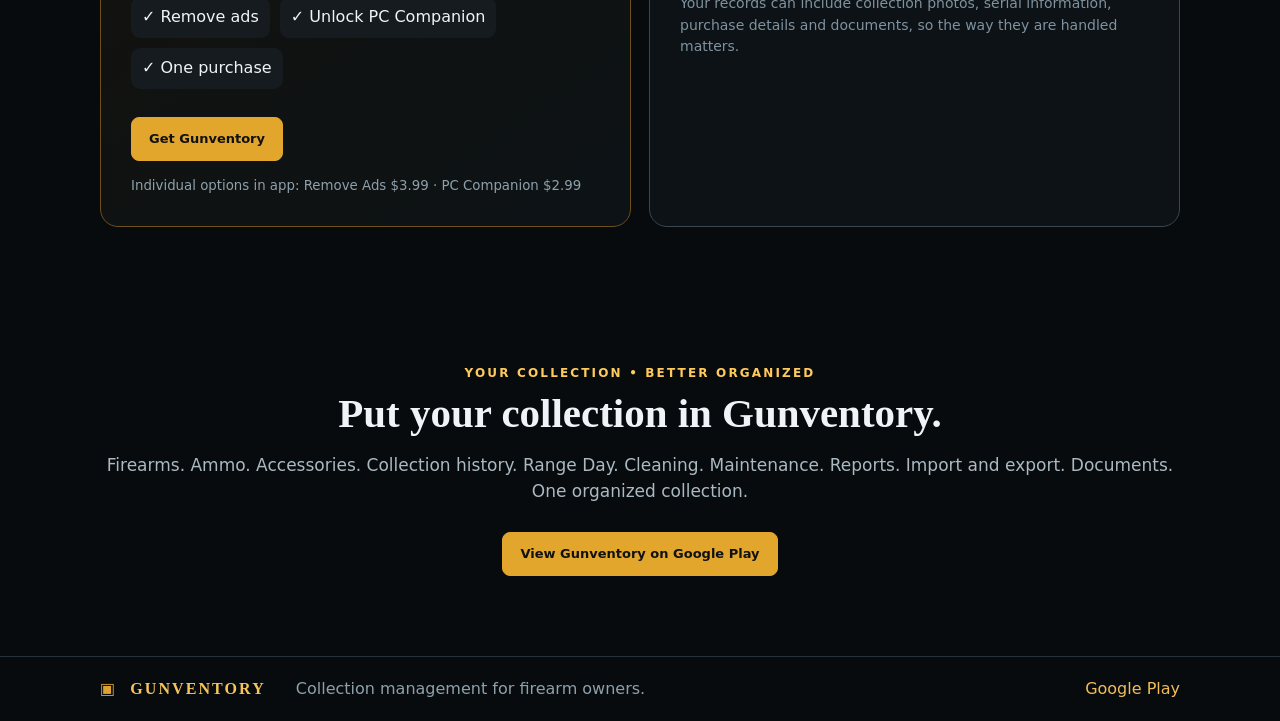
==== commit bdc4730b: "Add accessible mobile navigation menu" ====
--- a/index.html
+++ b/index.html
@@ -10,9 +10,10 @@
 <body>
 <header class="site-header">
   <a href="#top" class="logo"><span class="mark">▣</span> GUNVENTORY</a>
-  <nav><a href="#features">Features</a><a href="#history">Collection History</a><a href="#workflow">Range & Cleaning</a><a href="#reports">Reports & Data</a><a href="#pc">PC Companion</a><a href="#premium">Premium</a></nav>
+  <nav id="site-nav"><a href="#features">Features</a><a href="#history">Collection History</a><a href="#workflow">Range & Cleaning</a><a href="#reports">Reports & Data</a><a href="#pc">PC Companion</a><a href="#premium">Premium</a></nav>
+  <button class="menu-toggle" type="button" aria-label="Open navigation menu" aria-controls="site-nav" aria-expanded="false"><span></span><span></span><span></span></button>
   <div class="header-actions">
-    <a class="btn ghost" href="https://mega.nz/file/1QsThL7J#CDWdYj2mC1cJu9nuAm6-sWy9lDY55oYUkB1_OJs1pKY" target="_blank" rel="noopener noreferrer">PC Companion</a>
+    <a class="btn ghost" href="https://apps.microsoft.com/store/detail/9NG3MJ1LPPM2?cid=DevShareMCLPCS" target="_blank" rel="noopener noreferrer">PC Companion</a>
     <a class="btn" href="https://play.google.com/store/apps/details?id=com.Guns4America.gunventory2">Get the App</a>
   </div>
 </header>
@@ -25,7 +26,7 @@
     <p class="lede">Firearms, ammunition, accessories, range activity, maintenance, documents and collection history—connected in one collection.</p>
     <div class="hero-actions">
       <a class="btn big" href="https://play.google.com/store/apps/details?id=com.Guns4America.gunventory2">Get it on Google Play</a>
-      <a class="btn big ghost" href="https://mega.nz/file/1QsThL7J#CDWdYj2mC1cJu9nuAm6-sWy9lDY55oYUkB1_OJs1pKY" target="_blank" rel="noopener noreferrer">Download PC Companion</a>
+      <a class="btn big ghost" href="https://apps.microsoft.com/store/detail/9NG3MJ1LPPM2?cid=DevShareMCLPCS" target="_blank" rel="noopener noreferrer">Download PC Companion</a>
     </div>
     <div class="hero-points"><span>Collection profiles</span><span>Collection history</span><span>Smart ammo tracking</span><span>Maintenance</span><span>Local Wi‑Fi sync</span></div>
   </div>
@@ -139,7 +140,7 @@
     <div class="pc-features">
       <span>Phone pairing</span><span>PC-initiated sync</span><span>Dashboard</span><span>Workflows</span><span>Documents & manuals</span><span>Backup & recovery</span>
     </div>
-    <a class="btn big" href="https://mega.nz/file/1QsThL7J#CDWdYj2mC1cJu9nuAm6-sWy9lDY55oYUkB1_OJs1pKY" target="_blank" rel="noopener noreferrer">Download PC Companion</a>
+    <a class="btn big" href="https://apps.microsoft.com/store/detail/9NG3MJ1LPPM2?cid=DevShareMCLPCS" target="_blank" rel="noopener noreferrer">Download PC Companion</a>
   </div>
   <img src="assets/desktop.png" alt="Gunventory Windows Desktop Companion">
 </div>
@@ -171,4 +172,29 @@
 </main>
 
 <footer><a href="#top" class="logo"><span class="mark">▣</span> GUNVENTORY</a><span>Collection management for firearm owners.</span><a href="https://play.google.com/store/apps/details?id=com.Guns4America.gunventory2">Google Play</a></footer>
+<script>
+(() => {
+  const header = document.querySelector('.site-header');
+  const toggle = document.querySelector('.menu-toggle');
+  const nav = document.getElementById('site-nav');
+  if (!header || !toggle || !nav) return;
+  const closeMenu = () => {
+    header.classList.remove('menu-open');
+    toggle.setAttribute('aria-expanded', 'false');
+    toggle.setAttribute('aria-label', 'Open navigation menu');
+  };
+  toggle.addEventListener('click', () => {
+    const isOpen = header.classList.toggle('menu-open');
+    toggle.setAttribute('aria-expanded', String(isOpen));
+    toggle.setAttribute('aria-label', isOpen ? 'Close navigation menu' : 'Open navigation menu');
+  });
+  nav.querySelectorAll('a').forEach(link => link.addEventListener('click', closeMenu));
+  document.addEventListener('keydown', event => {
+    if (event.key === 'Escape') { closeMenu(); toggle.focus(); }
+  });
+  window.addEventListener('resize', () => {
+    if (window.innerWidth > 980) closeMenu();
+  });
+})();
+</script>
 </body></html>
